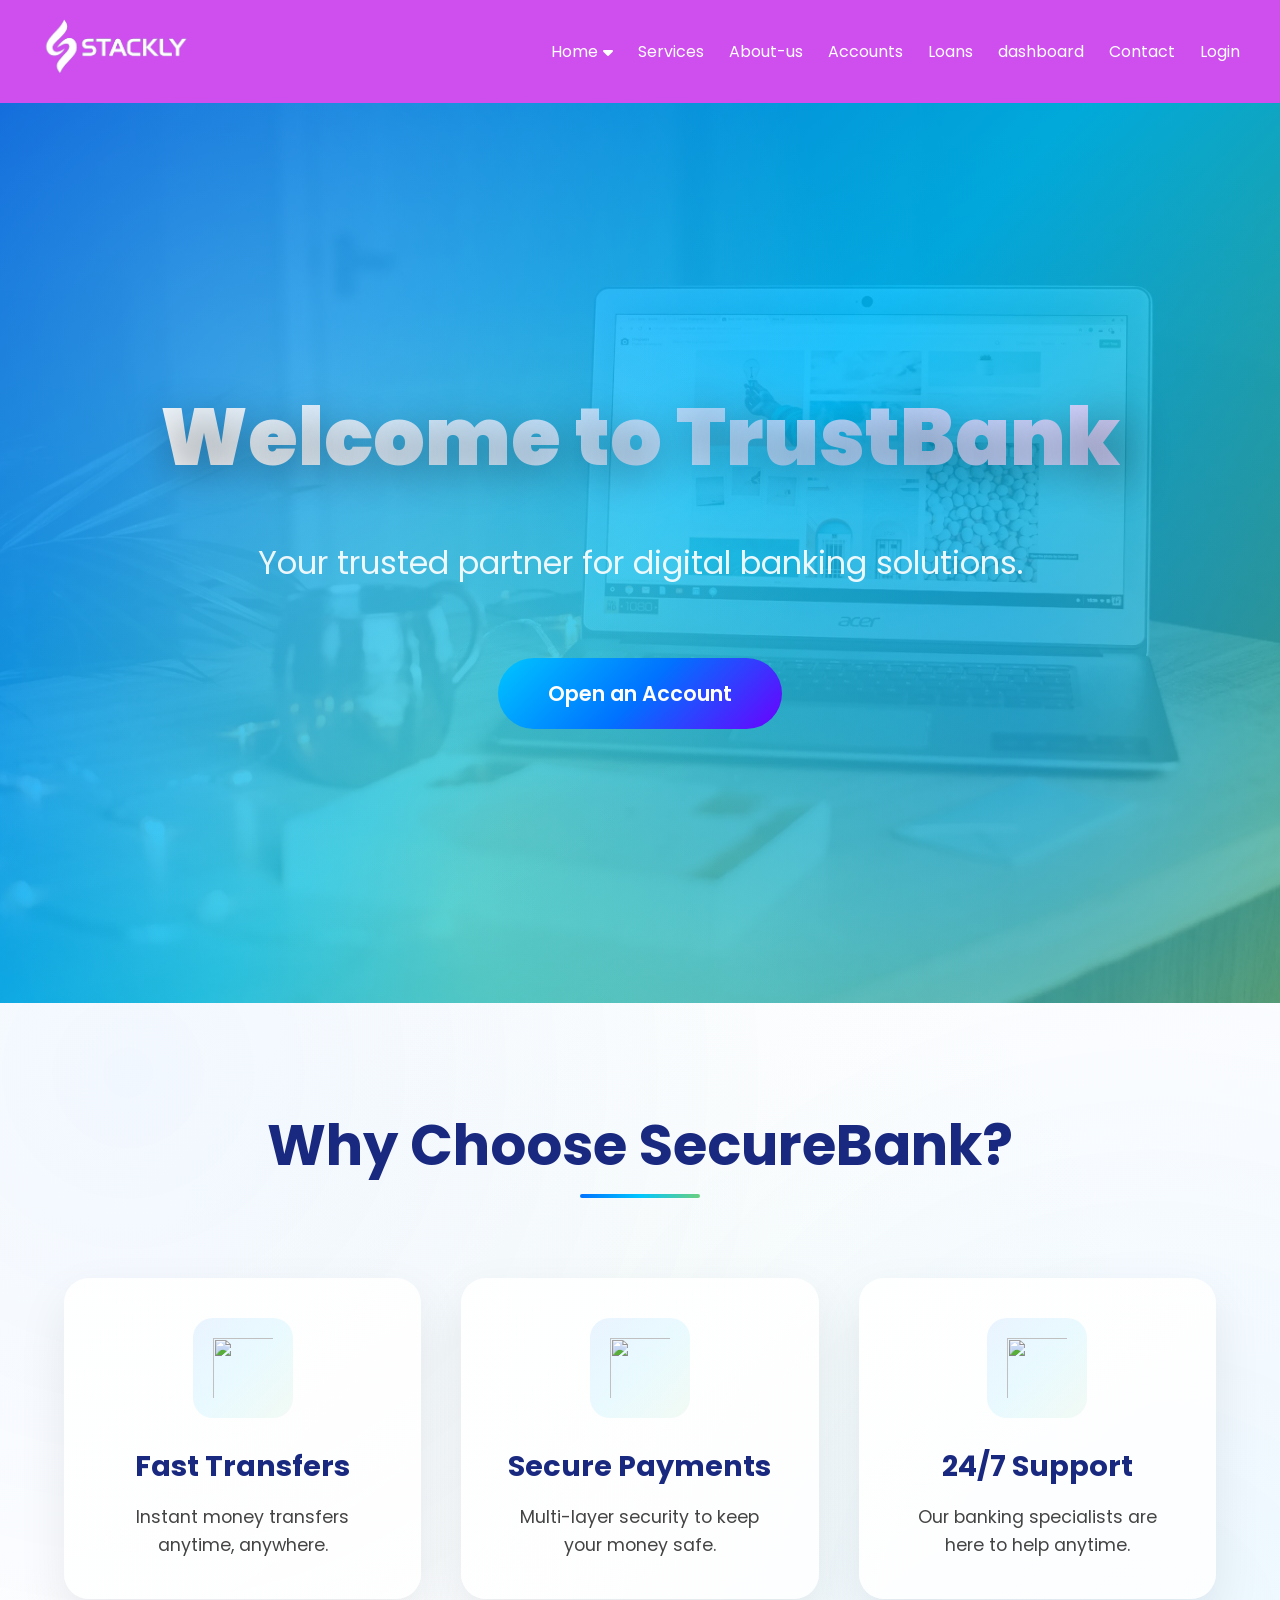
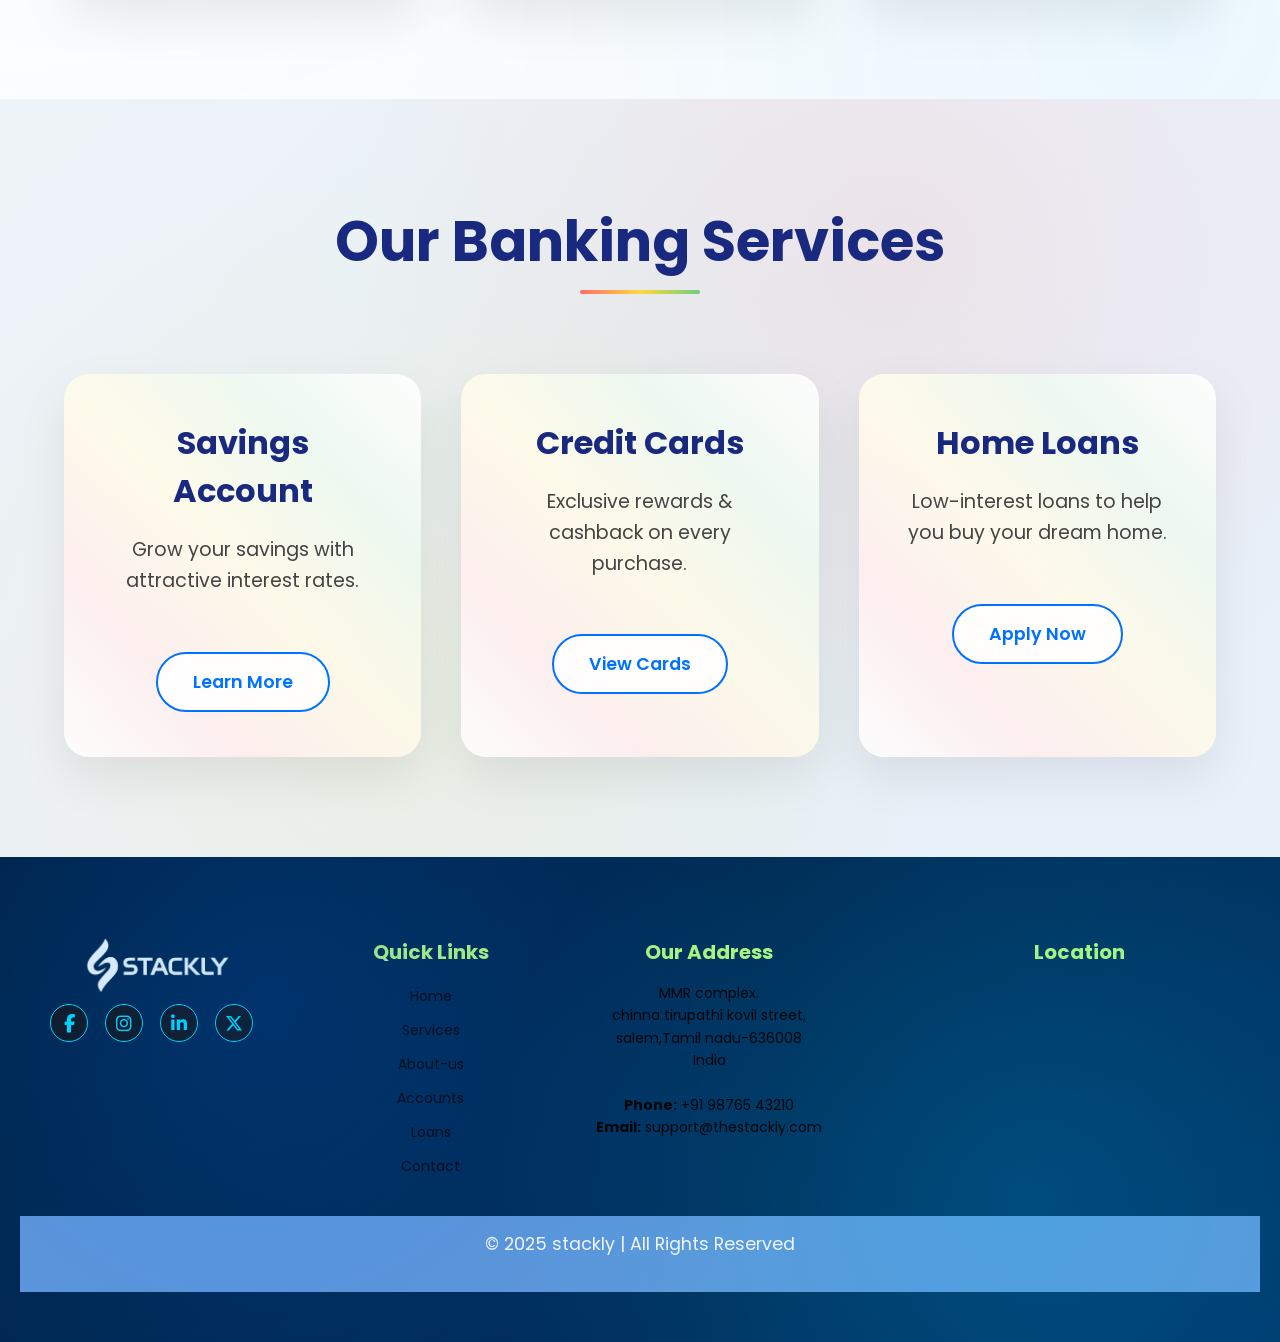
==== index.html @ bf4cec83 "Add files via upload" ====
<!DOCTYPE html>
<html lang="en">
<head>
    <meta charset="UTF-8">
    <meta name="viewport" content="width=device-width, initial-scale=1.0">
    <title>Banking Services</title>
    <!-- CSS Files -->
    <link rel="stylesheet" href="./responsive.css">
    <link rel="stylesheet" href="./style.css">
    
    <link rel="stylesheet" href="https://cdnjs.cloudflare.com/ajax/libs/font-awesome/6.5.0/css/all.min.css">
</head>
<body>
    <link rel="stylesheet" href="https://cdnjs.cloudflare.com/ajax/libs/font-awesome/6.5.0/css/all.min.css">
    <!-- ================= HEADER ================= -->
    <header class="header">
        <a href="home2.html">   
            <img src="./white.webp" alt="Stackly Logo" style="height: 60px; ">
          </a> 
        <!-- div class="logo">Tech<span>Solutions</span></div> -->

        <!-- Navigation -->
        <nav class="navbar">
            <ul class="nav-links" >

                <li class="dropdown">
                    <a href="javascript:void(0)" class="dropdown-btn">Home <i class="fa-solid fa-caret-down"></i></a>
                
                    <ul class="dropdown-content">
                        <li><a href="./index.html">Home 1</a></li>
                        <li><a href="./home2.html">Home 2</a></li>
                    </ul>
                </li>
                

                <li><a href="./services.html">Services</a></li>
                <li><a href="./aboutus.html">About-us</a></li>
                <li><a href="./accounts.html">Accounts</a></li>
                <li><a href="./loans.html">Loans</a></li>
                <li><a href="./dashboard.html">dashboard</a></li>
                <li><a href="./contact.html">Contact</a></li>
                <li><a href="./login.html">Login</a></li>

            </ul>
        </nav>

        <!-- Toggle -->
        <div class="menu-toggle" id="menu-toggle">
            <i class="fa-solid fa-bars"></i>
        </div>

    </header>

  <!-- Hero Section -->
  <section class="hero">
    <!-- <div class="overlay"></div> -->
    <div class="hero-content">
      <h1>Welcome to TrustBank</h1>
      <p>Your trusted partner for digital banking solutions.</p>
      <a href ="./accounts.html">
      <button class="btn-primary" >Open an Account</button></a>
    </div>
  </section>

  <!-- Features Section -->
  <section class="features">
    <h2>Why Choose SecureBank?</h2>
    <div class="feature-grid">

      <div class="feature-card">
        <img src="https://cdn-icons-png.flaticon.com/512/3064/3064197.png" />
        <h3>Fast Transfers</h3>
        <p>Instant money transfers anytime, anywhere.</p>
      </div>

      <div class="feature-card">
        <img src="https://cdn-icons-png.flaticon.com/512/3064/3064223.png" />
        <h3>Secure Payments</h3>
        <p>Multi-layer security to keep your money safe.</p>
      </div>

      <div class="feature-card">
        <img src="https://cdn-icons-png.flaticon.com/512/3064/3064211.png" />
        <h3>24/7 Support</h3>
        <p>Our banking specialists are here to help anytime.</p>
      </div>

    </div>
  </section>

  <!-- Cards Section -->
  <section class="cards">
    <h2>Our Banking Services</h2>

    <div class="card-container">

      <div class="card">
        <h3>Savings Account</h3>
        <p>Grow your savings with attractive interest rates.</p><br>
        <a class="btn-secondary" a href="./404.html">Learn More</a>
      </div>

      <div class="card">
        <h3>Credit Cards</h3>
        <p>Exclusive rewards & cashback on every purchase.</p><br>
        <a class="btn-secondary" a href="./404.html">View Cards</a>
      </div>

      <div class="card">
        <h3>Home Loans</h3>
        <p>Low-interest loans to help you buy your dream home.</p><br>
        <a class="btn-secondary" a href="./404.html">Apply Now</a>
      </div>

    </div>
  </section>

  <!-- <footer> -->
    <footer class="footer">
        <div class="footer-container">
    
            <!-- Logo / About -->
            <div class="footer-box">
                <img src="./white.webp" alt="Stackly Logo" class="footer-logo"  style="height:60px;">
   
               
                <!-- <p>We deliver secure, scalable and innovative IT services for global businesses.</p><br> -->
    
                <!-- Social Icons -->
                <div class="footer-social">
                    <a href="./404.html"><i class="fa-brands fa-facebook-f"></i></a>
                    <a href="./404.html"><i class="fa-brands fa-instagram"></i></a>
                    <a href="./404.html"><i class="fa-brands fa-linkedin-in"></i></a>
                    <a href="./404.html"><i class="fa-brands fa-x-twitter"></i></a>
                </div>
            </div>
    
            <!-- Quick Links -->
            <div class="footer-box">
                <h3>Quick Links</h3>
                <ul>
                    <li><a href="./index.html">Home </a></li>
                    <li><a href="./services.html">Services</a></li>
                    <li><a href="./aboutus.html">About-us</a></li>
                    <li><a href="./accounts.html">Accounts</a></li>
                    <li><a href="./loans.html">Loans</a></li>
                    <li><a href="./contact1.html">Contact</a></li>
                </ul>
            </div>
    
            <!-- Address -->
            <div class="footer-box">
                <h3>Our Address</h3>
                <p>
                    MMR complex.<br>
                    chinna tirupathi kovil street,<br>
                    salem,Tamil nadu-636008<br>
                    <!-- Bengaluru, Karnataka – 560066<br> -->
                    India<br><br>
    
                    <strong>Phone:</strong> +91 98765 43210<br>
                    <strong>Email:</strong> support@thestackly.com
                </p>
            </div>
    
            <!-- Google Map -->
            <div class="footer-box">
                <h3>Location</h3>
                <iframe 
                src="https://www.google.com/maps?q=Salem%20Tamil%20Nadu&output=embed"
                    allowfullscreen="" 
                    loading="lazy">
                </iframe>
            </div>
    
        </div>
    
        <div class="footer-bottom">
            <p>© 2025 stackly | All Rights Reserved</p>
        </div>
    </footer>


    
<script src="./responsive.js"></script>




</body>
</html>
---- responsive.css ----
/* ================= GLOBAL ================= */
* {
    margin: 0;
    padding: 0;
    box-sizing: border-box;
}

body {
    font-family: "Poppins", sans-serif;
    background: #f5f7fa;
}

a { text-decoration: none; }

ul { list-style: none; }




/* ================= HEADER ================= */
.header {
    width: 100%;
    padding: 18px 40px;
    background: #ce4eee;
    color: #fff;
    display: flex;
    justify-content: space-between;
    align-items: center;
}

.logo {
    font-size: 28px;
    font-weight: 700;
}

.logo span {
    color: #00d4ff;
}

.nav-links {
    display: flex;
    gap: 25px;
}

/* Dropdown Wrapper */
.dropdown {
    position: relative;
}

/* Dropdown Button */
.dropdown-btn {
    display: flex;
    align-items: center;
    gap: 5px;
}

/* Desktop Hover */
@media (min-width: 901px) {
    .dropdown:hover .dropdown-content {
        display: block;
    }
}

/* Dropdown Menu */
.dropdown-content {
    display: none;
    position: absolute;
    top: 38px;
    left: 0;
    background: #12274d;
    width: 160px;
    border-radius: 8px;
    padding: 10px 0;
    z-index: 999;
}

.dropdown-content li a {
    display: block;
    padding: 10px 15px;
    color: white;
}

.dropdown-content li a:hover {
    background: #0e1c33;
}

/* Toggle */
.menu-toggle {
    display: none;
    font-size: 28px;
    cursor: pointer;
}

li a{
    color:white;
}



/* ================= FOOTER ================= */
.footer {
    background: #4d95f3;
    padding-top: 40px;
    color: white;
}

.footer-container {
    display: flex;
    justify-content: space-between;
    padding: 30px;
    flex-wrap: wrap;
}

/* Footer Boxes */
.footer-box h3 {
    margin-bottom: 15px;
    font-size: 20px;
    color: #b2fc76;
}

.footer-box p, 
.footer-box a {
    color: #000000;
    font-size: 14px;
    line-height: 1.6;
}

.footer-box ul {
    list-style: none;
}

.footer-box ul li {
    margin-bottom: 8px;
}

.footer-box ul li a {
    text-decoration: none;
    transition: 0.3s;
}

.footer-box ul li a:hover {
    color: #00e1ff;
}


.footer-bottom {
    text-align: center;
    background: #6197d8;
    padding: 15px 0;
}

.footer-social a {
    display: inline-block;
    margin-right: 12px;
    font-size: 18px;
    width: 38px;
    height: 38px;
    text-align: center;
    line-height: 38px;
    border-radius: 50%;
    background: #111;
    color: #00e1ff;
    border: 1px solid #00e1ff;
    transition: 0.3s;
}

.footer-social a:hover {
    background: #00e1ff;
    color: #6bf335;
    transform: translateY(-5px);
}

/* Map */
.footer-box iframe {
    width: 100%;
    height: 180px;
    border-radius: 10px;
    border: none;
}


/* ================= RESPONSIVE ================= */
@media (max-width: 900px) {

    .nav-links {
        display: none;
        flex-direction: column;
        background: #0b1f3a;
        position: absolute;
        top: 70px;
        right: 20px;
        width: 200px;
        padding: 20px;
        border-radius: 10px;
        z-index: 1000;
    }

    .menu-toggle {
        display: block;
    }

    .footer-box {
        width: 45%;
        margin-bottom: 30px;
    }
}

@media (max-width: 500px) {
    .footer-box {
        width: 100%;
    }
}
---- style.css ----
/* Google Font */
@import url('https://fonts.googleapis.com/css2?family=Poppins:wght@300;400;500;600;700;800;900&display=swap');

* {
  margin: 0;
  padding: 0;
  box-sizing: border-box;
  font-family: "Poppins", sans-serif;
}

body {
  background: linear-gradient(135deg, #f5f7fa 0%, #eef3f8 100%);
  color: #222;
  overflow-x: hidden;
  min-height: 100vh;
}

/* ANIMATION KEYFRAMES */
@keyframes gradientShift {
  0% { background-position: 0% 50%; }
  50% { background-position: 100% 50%; }
  100% { background-position: 0% 50%; }
}

@keyframes float {
  0%, 100% { transform: translateY(0); }
  50% { transform: translateY(-20px); }
}

@keyframes fadeInUp {
  from {
    opacity: 0;
    transform: translateY(40px);
  }
  to {
    opacity: 1;
    transform: translateY(0);
  }
}

@keyframes fadeInLeft {
  from {
    opacity: 0;
    transform: translateX(-40px);
  }
  to {
    opacity: 1;
    transform: translateX(0);
  }
}

@keyframes fadeInRight {
  from {
    opacity: 0;
    transform: translateX(40px);
  }
  to {
    opacity: 1;
    transform: translateX(0);
  }
}

@keyframes pulse {
  0%, 100% { transform: scale(1); opacity: 1; }
  50% { transform: scale(1.05); opacity: 0.8; }
}

@keyframes shimmer {
  0% { background-position: -200% center; }
  100% { background-position: 200% center; }
}

@keyframes rotate {
  0% { transform: rotate(0deg); }
  100% { transform: rotate(360deg); }
}

@keyframes bounce {
  0%, 100% { transform: translateY(0); }
  50% { transform: translateY(-15px); }
}

@keyframes glow {
  0%, 100% { box-shadow: 0 10px 40px rgba(0, 114, 255, 0.3); }
  50% { box-shadow: 0 15px 50px rgba(0, 114, 255, 0.5); }
}

@keyframes sparkle {
  0%, 100% { opacity: 0.3; transform: scale(1); }
  50% { opacity: 1; transform: scale(1.1); }
}

@keyframes slideIn {
  from {
    opacity: 0;
    transform: translateX(-100px);
  }
  to {
    opacity: 1;
    transform: translateX(0);
  }
}

@keyframes typewriter {
  from { width: 0; }
  to { width: 100%; }
}

@keyframes blink {
  0%, 100% { opacity: 1; }
  50% { opacity: 0; }
}

/* HERO SECTION */
.hero {
  height: 100vh;
  min-height: 600px;
  background: linear-gradient(135deg, 
              rgba(0, 114, 255, 0.85), 
              rgba(0, 198, 255, 0.85),
              rgba(107, 207, 127, 0.7)),
              url("./bac1.webp") center/cover no-repeat;
  position: relative;
  display: flex;
  justify-content: center;
  align-items: center;
  overflow: hidden;
  animation: heroEntrance 1.5s cubic-bezier(0.4, 0, 0.2, 1);
}

@keyframes heroEntrance {
  0% {
    opacity: 0;
    transform: scale(1.1);
  }
  100% {
    opacity: 1;
    transform: scale(1);
  }
}

.hero::before {
  content: '';
  position: absolute;
  top: 0;
  left: 0;
  width: 100%;
  height: 100%;
  background: 
    radial-gradient(circle at 20% 30%, rgba(255, 255, 255, 0.2) 0%, transparent 50%),
    radial-gradient(circle at 80% 70%, rgba(0, 114, 255, 0.3) 0%, transparent 50%),
    radial-gradient(circle at 40% 80%, rgba(255, 217, 61, 0.2) 0%, transparent 50%);
  animation: float 25s ease-in-out infinite;
  z-index: 1;
}

.hero .overlay {
  position: absolute;
  width: 100%;
  height: 100%;
  background: linear-gradient(45deg, 
              rgba(0, 0, 0, 0.6), 
              rgba(0, 0, 0, 0.4),
              rgba(0, 0, 0, 0.3));
  z-index: 2;
}

.hero-content {
  position: relative;
  text-align: center;
  color: white;
  z-index: 10;
  padding: 0 clamp(20px, 5vw, 50px);
  animation: fadeInUp 1s ease-out 0.5s backwards;
  max-width: 1200px;
  margin: 0 auto;
}

.hero-content h1 {
  font-size: clamp(2.5rem, 7vw, 5rem);
  font-weight: 900;
  margin-bottom: 20px;
  background: linear-gradient(45deg, 
              #ffffff, 
              #a8d8ff, 
              #ffd1ff,
              #ffffff);
  -webkit-background-clip: text;
  -webkit-text-fill-color: transparent;
  background-clip: text;
  background-size: 200% auto;
  animation: 
    gradientShift 5s ease infinite,
    pulse 3s ease-in-out infinite;
  text-shadow: 0 10px 40px rgba(0, 0, 0, 0.3);
  position: relative;
  display: inline-block;
}

.hero-content h1::after {
  content: '|';
  position: absolute;
  right: -10px;
  animation: blink 0.7s step-end infinite;
  color: #00c6ff;
}

.hero-content p {
  font-size: clamp(1.2rem, 3vw, 2rem);
  margin-top: 20px;
  margin-bottom: 40px;
  opacity: 0.9;
  line-height: 1.6;
  animation: fadeInUp 1s ease-out 0.8s backwards;
  max-width: 800px;
  margin-left: auto;
  margin-right: auto;
}

/* Hero Floating Elements */
.floating-elements {
  position: absolute;
  width: 100%;
  height: 100%;
  pointer-events: none;
  z-index: 3;
}

.floating-element {
  position: absolute;
  font-size: 2rem;
  animation: float 6s ease-in-out infinite;
  opacity: 0.7;
}

.floating-element:nth-child(1) {
  top: 20%;
  left: 10%;
  animation-delay: 0s;
  color: #ffd93d;
}

.floating-element:nth-child(2) {
  top: 30%;
  right: 15%;
  animation-delay: 1s;
  color: #6bcf7f;
}

.floating-element:nth-child(3) {
  bottom: 25%;
  left: 20%;
  animation-delay: 2s;
  color: #ff6b6b;
}

.floating-element:nth-child(4) {
  bottom: 40%;
  right: 25%;
  animation-delay: 3s;
  color: #4ecdc4;
}

/* Hero Button */
.btn-primary {
  margin-top: 30px;
  padding: clamp(15px, 3vw, 20px) clamp(30px, 5vw, 50px);
  border: none;
  background: linear-gradient(135deg, #00c6ff, #0072ff, #6b00ff);
  color: #fff;
  border-radius: 50px;
  font-size: clamp(1.1rem, 2.5vw, 1.3rem);
  font-weight: 600;
  cursor: pointer;
  transition: all 0.4s cubic-bezier(0.4, 0, 0.2, 1);
  position: relative;
  overflow: hidden;
  animation: 
    fadeInUp 1s ease-out 1.1s backwards,
    glow 2s ease-in-out infinite;
  display: inline-flex;
  align-items: center;
  gap: 10px;
}

.btn-primary::before {
  content: '';
  position: absolute;
  top: 0;
  left: -100%;
  width: 100%;
  height: 100%;
  background: linear-gradient(90deg, 
              transparent, 
              rgba(255, 255, 255, 0.4), 
              transparent);
  transition: 0.5s;
}

.btn-primary:hover::before {
  left: 100%;
}

.btn-primary:hover {
  background: linear-gradient(135deg, #6b00ff, #0072ff, #00c6ff);
  transform: translateY(-8px) scale(1.08);
  box-shadow: 0 25px 60px rgba(0, 114, 255, 0.5);
}

.btn-primary:active {
  transform: translateY(-4px);
}

.btn-primary i {
  animation: bounce 1s ease-in-out infinite;
}

/* FEATURES SECTION */
.features {
  padding: clamp(60px, 10vw, 100px) clamp(20px, 5%, 5%);
  text-align: center;
  background: linear-gradient(135deg, #ffffff 0%, #f8faff 100%);
  position: relative;
  overflow: hidden;
}

.features::before {
  content: '';
  position: absolute;
  top: 0;
  left: 0;
  width: 100%;
  height: 100%;
  background: 
    radial-gradient(circle at 10% 10%, rgba(0, 114, 255, 0.05) 0%, transparent 50%),
    radial-gradient(circle at 90% 90%, rgba(0, 198, 255, 0.05) 0%, transparent 50%),
    radial-gradient(circle at 50% 50%, rgba(107, 207, 127, 0.03) 0%, transparent 70%);
  pointer-events: none;
}

.features h2 {
  font-size: clamp(2rem, 5vw, 3.5rem);
  margin-bottom: 50px;
  color: #1a2980;
  position: relative;
  display: inline-block;
  animation: fadeInUp 0.8s ease-out 0.2s backwards;
}

.features h2::after {
  content: '';
  position: absolute;
  bottom: -10px;
  left: 50%;
  transform: translateX(-50%);
  width: 120px;
  height: 4px;
  background: linear-gradient(90deg, #0072ff, #00c6ff, #6bcf7f);
  border-radius: 2px;
  animation: lineGrow 1s ease-out 0.4s forwards;
}

@keyframes lineGrow {
  0% { width: 0; }
  100% { width: 120px; }
}

.feature-grid {
  display: grid;
  grid-template-columns: repeat(auto-fit, minmax(280px, 1fr));
  gap: clamp(25px, 4vw, 40px);
  margin-top: 40px;
}

.feature-card {
  background: linear-gradient(145deg, 
              rgba(255, 255, 255, 0.95), 
              rgba(255, 255, 255, 0.85));
  padding: clamp(25px, 4vw, 40px);
  border-radius: 25px;
  box-shadow: 0 20px 50px rgba(0, 0, 0, 0.08);
  transition: all 0.4s cubic-bezier(0.4, 0, 0.2, 1);
  position: relative;
  overflow: hidden;
  animation: fadeInUp 0.6s ease-out backwards;
  animation-delay: calc(0.1s * var(--card-index));
}

.feature-card:nth-child(1) { --card-index: 1; }
.feature-card:nth-child(2) { --card-index: 2; }
.feature-card:nth-child(3) { --card-index: 3; }
.feature-card:nth-child(4) { --card-index: 4; }
.feature-card:nth-child(5) { --card-index: 5; }
.feature-card:nth-child(6) { --card-index: 6; }

.feature-card::before {
  content: '';
  position: absolute;
  top: 0;
  left: -100%;
  width: 100%;
  height: 4px;
  background: linear-gradient(90deg, 
              transparent, 
              #0072ff, 
              #00c6ff, 
              #6bcf7f, 
              transparent);
  animation: shimmer 3s infinite;
  z-index: 1;
}

.feature-card:hover {
  transform: translateY(-15px) scale(1.05);
  box-shadow: 0 30px 80px rgba(0, 114, 255, 0.15);
}

.feature-card img {
  width: clamp(70px, 10vw, 100px);
  height: clamp(70px, 10vw, 100px);
  margin-bottom: 25px;
  border-radius: 20px;
  padding: 20px;
  background: linear-gradient(135deg, #0072ff15, #00c6ff15, #6bcf7f15);
  transition: all 0.4s ease;
  animation: float 4s ease-in-out infinite;
  animation-delay: calc(0.2s * var(--card-index));
}

.feature-card:hover img {
  transform: rotate(360deg) scale(1.1);
  background: linear-gradient(135deg, #0072ff30, #00c6ff30, #6bcf7f30);
}

.feature-card h3 {
  font-size: clamp(1.3rem, 3vw, 1.8rem);
  margin-bottom: 15px;
  color: #1a2980;
  transition: color 0.3s ease;
  position: relative;
}

.feature-card:hover h3 {
  color: #0072ff;
}

.feature-card p {
  font-size: clamp(0.95rem, 2vw, 1.1rem);
  color: #444;
  line-height: 1.6;
}

/* SERVICE CARDS */
.cards {
  padding: clamp(60px, 10vw, 100px) clamp(20px, 5%, 5%);
  text-align: center;
  background: linear-gradient(135deg, #eef3f8 0%, #e8f0fa 100%);
  position: relative;
  overflow: hidden;
}

.cards::before {
  content: '';
  position: absolute;
  top: 0;
  left: 0;
  width: 100%;
  height: 100%;
  background: 
    radial-gradient(circle at 70% 20%, rgba(255, 107, 107, 0.1) 0%, transparent 50%),
    radial-gradient(circle at 30% 80%, rgba(255, 217, 61, 0.1) 0%, transparent 50%),
    radial-gradient(circle at 50% 50%, rgba(107, 207, 127, 0.05) 0%, transparent 70%);
  pointer-events: none;
}

.cards h2 {
  font-size: clamp(2rem, 5vw, 3.5rem);
  margin-bottom: 50px;
  color: #1a2980;
  position: relative;
  display: inline-block;
  animation: fadeInUp 0.8s ease-out 0.2s backwards;
}

.cards h2::after {
  content: '';
  position: absolute;
  bottom: -10px;
  left: 50%;
  transform: translateX(-50%);
  width: 120px;
  height: 4px;
  background: linear-gradient(90deg, #ff6b6b, #ffd93d, #6bcf7f);
  border-radius: 2px;
  animation: lineGrow 1s ease-out 0.4s forwards;
}

.card-container {
  display: grid;
  grid-template-columns: repeat(auto-fit, minmax(300px, 1fr));
  gap: clamp(25px, 4vw, 40px);
  margin-top: 40px;
}

.card {
  background: linear-gradient(145deg, 
              rgba(255, 255, 255, 0.95), 
              rgba(255, 255, 255, 0.85));
  padding: clamp(30px, 5vw, 45px);
  border-radius: 25px;
  box-shadow: 0 20px 50px rgba(0, 0, 0, 0.08);
  transition: all 0.4s cubic-bezier(0.4, 0, 0.2, 1);
  position: relative;
  overflow: hidden;
  animation: fadeInUp 0.6s ease-out backwards;
  animation-delay: calc(0.15s * var(--service-index));
}

.card:nth-child(1) { --service-index: 1; }
.card:nth-child(2) { --service-index: 2; }
.card:nth-child(3) { --service-index: 3; }
.card:nth-child(4) { --service-index: 4; }

.card::before {
  content: '';
  position: absolute;
  top: 0;
  left: 0;
  width: 100%;
  height: 100%;
  background: linear-gradient(45deg, 
              transparent, 
              rgba(255, 107, 107, 0.1), 
              rgba(255, 217, 61, 0.1),
              rgba(107, 207, 127, 0.1),
              transparent);
  animation: gradientShift 10s ease infinite;
  z-index: 0;
}

.card > * {
  position: relative;
  z-index: 1;
}

.card:hover {
  transform: translateY(-15px) scale(1.05);
  box-shadow: 0 35px 90px rgba(255, 107, 107, 0.15);
}

.card h3 {
  font-size: clamp(1.5rem, 3vw, 2rem);
  margin-bottom: 20px;
  color: #1a2980;
  transition: color 0.3s ease;
}

.card:hover h3 {
  color: #ff6b6b;
}

.card p {
  font-size: clamp(1rem, 2vw, 1.2rem);
  margin-bottom: 30px;
  color: #444;
  line-height: 1.6;
}

/* Secondary Button */
.btn-secondary {
  padding: clamp(12px, 2.5vw, 15px) clamp(25px, 4vw, 35px);
  border: 2px solid #0072ff;
  color: #0072ff;
  background: rgba(255, 255, 255, 0.9);
  border-radius: 50px;
  font-size: clamp(0.95rem, 2vw, 1.1rem);
  font-weight: 600;
  cursor: pointer;
  transition: all 0.4s cubic-bezier(0.4, 0, 0.2, 1);
  text-decoration: none;
  display: inline-flex;
  align-items: center;
  gap: 10px;
  position: relative;
  overflow: hidden;
  animation: fadeInUp 0.6s ease-out 0.3s backwards;
}

.btn-secondary::before {
  content: '';
  position: absolute;
  top: 0;
  left: -100%;
  width: 100%;
  height: 100%;
  background: linear-gradient(90deg, 
              transparent, 
              rgba(0, 114, 255, 0.2), 
              transparent);
  transition: 0.5s;
}

.btn-secondary:hover::before {
  left: 100%;
}

.btn-secondary:hover {
  background: linear-gradient(135deg, #0072ff, #00c6ff);
  color: white;
  border-color: transparent;
  transform: translateY(-5px) scale(1.05);
  box-shadow: 0 15px 40px rgba(0, 114, 255, 0.3);
}

/* FOOTER */
.footer {
  text-align: center;
  padding: clamp(30px, 5vw, 50px) 20px;
  background: linear-gradient(135deg, #001f3f, #003366);
  color: #fff;
  font-size: clamp(0.9rem, 2vw, 1.1rem);
  position: relative;
  overflow: hidden;
}

.footer::before {
  content: '';
  position: absolute;
  top: 0;
  left: 0;
  width: 100%;
  height: 100%;
  background: 
    radial-gradient(circle at 20% 30%, rgba(0, 114, 255, 0.2) 0%, transparent 50%),
    radial-gradient(circle at 80% 70%, rgba(0, 198, 255, 0.2) 0%, transparent 50%);
  animation: float 20s ease-in-out infinite;
}

.footer-content {
  position: relative;
  z-index: 1;
  animation: fadeInUp 0.8s ease-out;
}

.footer p {
  margin-bottom: 20px;
  opacity: 0.9;
}

.footer-links {
  display: flex;
  justify-content: center;
  gap: 30px;
  margin-top: 30px;
  flex-wrap: wrap;
}

.footer-link {
  color: #fff;
  text-decoration: none;
  transition: all 0.3s ease;
  display: flex;
  align-items: center;
  gap: 8px;
  opacity: 0.8;
}

.footer-link:hover {
  opacity: 1;
  transform: translateY(-3px);
  color: #00c6ff;
}

/* Stats Counter */
.stats-section {
  display: flex;
  justify-content: center;
  gap: clamp(30px, 5vw, 60px);
  margin-top: 60px;
  flex-wrap: wrap;
  animation: fadeInUp 0.8s ease-out 0.8s backwards;
}

.stat-item {
  text-align: center;
  padding: clamp(20px, 3vw, 30px);
  background: rgba(255, 255, 255, 0.95);
  border-radius: 20px;
  box-shadow: 0 15px 40px rgba(0, 0, 0, 0.1);
  min-width: 150px;
  transition: all 0.3s ease;
}

.stat-item:hover {
  transform: translateY(-10px);
  box-shadow: 0 25px 60px rgba(0, 0, 0, 0.15);
}

.stat-number {
  font-size: clamp(2rem, 5vw, 3.5rem);
  font-weight: 800;
  color: transparent;
  background: linear-gradient(45deg, #0072ff, #00c6ff, #6bcf7f);
  -webkit-background-clip: text;
  background-clip: text;
  margin-bottom: 10px;
}

.stat-label {
  font-size: clamp(0.9rem, 2vw, 1.1rem);
  color: #666;
  font-weight: 500;
}

/* RESPONSIVE DESIGN */
@media (max-width: 1024px) {
  .feature-grid,
  .card-container {
    grid-template-columns: repeat(2, 1fr);
  }
  
  .stats-section {
    gap: 25px;
  }
  
  .stat-item {
    min-width: 130px;
  }
}

@media (max-width: 768px) {
  .hero {
    height: 80vh;
    min-height: 500px;
  }
  
  .feature-grid,
  .card-container {
    grid-template-columns: 1fr;
    gap: 25px;
  }
  
  .hero-content h1 {
    font-size: 2.5rem;
  }
  
  .hero-content p {
    font-size: 1.3rem;
  }
  
  .stats-section {
    gap: 15px;
  }
  
  .stat-item {
    min-width: 120px;
    padding: 20px;
  }
  
  .stat-number {
    font-size: 2.5rem;
  }
  
  .floating-element {
    font-size: 1.5rem;
  }
  
  .footer-links {
    flex-direction: column;
    gap: 15px;
  }
}

@media (max-width: 480px) {
  .hero {
    height: 70vh;
    min-height: 400px;
  }
  
  .hero-content h1 {
    font-size: 2rem;
  }
  
  .hero-content p {
    font-size: 1rem;
  }
  
  .features h2,
  .cards h2 {
    font-size: 2rem;
  }
  
  .feature-card,
  .card {
    padding: 20px;
  }
  
  .feature-card img {
    width: 70px;
    height: 70px;
  }
  
  .feature-card h3,
  .card h3 {
    font-size: 1.4rem;
  }
  
  .btn-primary,
  .btn-secondary {
    padding: 12px 25px;
    font-size: 1rem;
  }
  
  .stats-section {
    flex-direction: column;
    align-items: center;
  }
  
  .stat-item {
    width: 100%;
    max-width: 200px;
  }
  
  .floating-element {
    display: none;
  }
}

/* Reduced motion support */
@media (prefers-reduced-motion: reduce) {
  * {
    animation-duration: 0.01ms !important;
    animation-iteration-count: 1 !important;
    transition-duration: 0.01ms !important;
  }
}

/* Dark mode support */
@media (prefers-color-scheme: dark) {
  body {
    background: linear-gradient(135deg, #1a1a2e 0%, #16213e 100%);
    color: #f0f0f0;
  }
  
  .features,
  .cards {
    background: linear-gradient(135deg, #1a1a2e 0%, #16213e 100%);
  }
  
  .feature-card,
  .card {
    background: linear-gradient(145deg, 
                rgba(40, 40, 60, 0.95), 
                rgba(30, 30, 50, 0.85));
    color: #f0f0f0;
  }
  
  .feature-card p,
  .card p,
  .feature-card h3,
  .card h3 {
    color: #f0f0f0;
  }
  
  .stat-item {
    background: rgba(40, 40, 60, 0.9);
  }
}

/* Loading animation */
@keyframes loading {
  0% { transform: rotate(0deg); }
  100% { transform: rotate(360deg); }
}

.loading-spinner {
  display: inline-block;
  width: 20px;
  height: 20px;
  border: 3px solid rgba(255, 255, 255, 0.3);
  border-top: 3px solid #0072ff;
  border-radius: 50%;
  animation: loading 1s linear infinite;
}

/* Scroll animations */
.scroll-reveal {
  opacity: 0;
  transform: translateY(50px);
  transition: all 0.8s cubic-bezier(0.4, 0, 0.2, 1);
}

.scroll-reveal.visible {
  opacity: 1;
  transform: translateY(0);
}
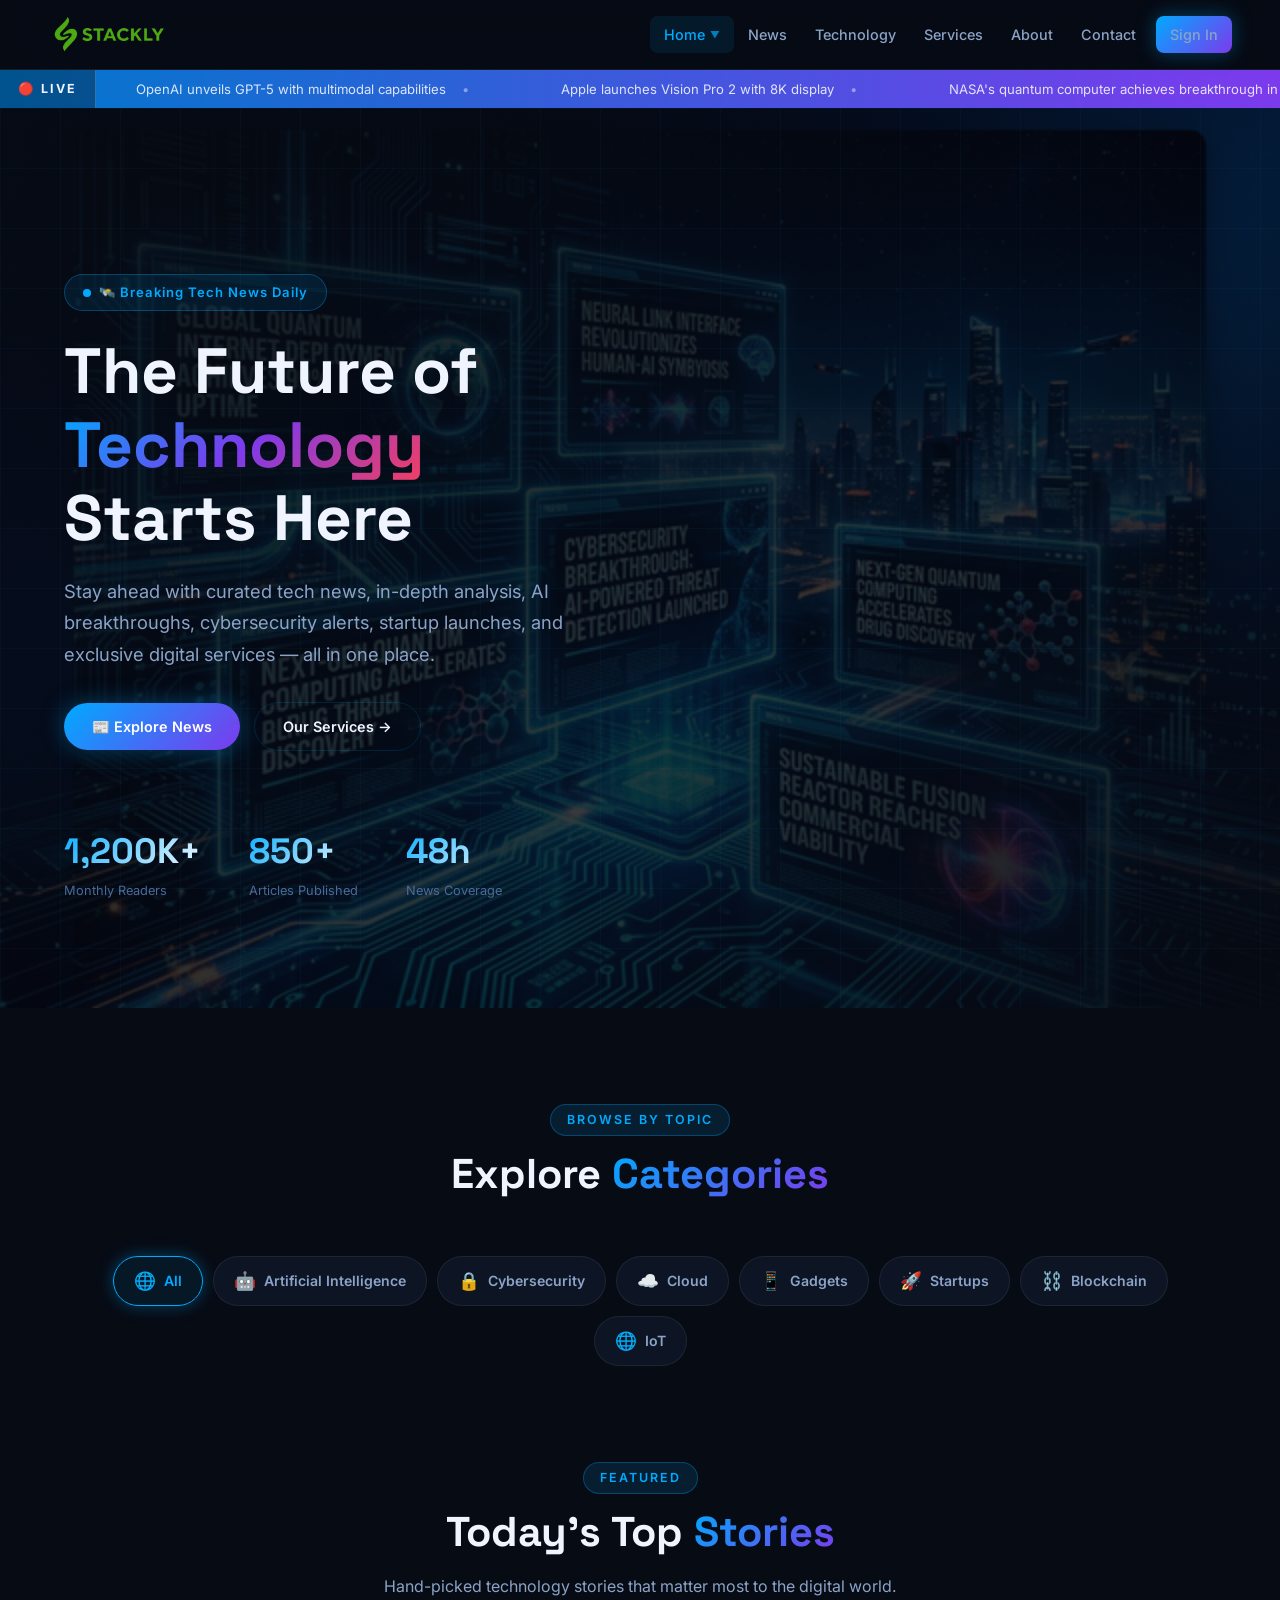
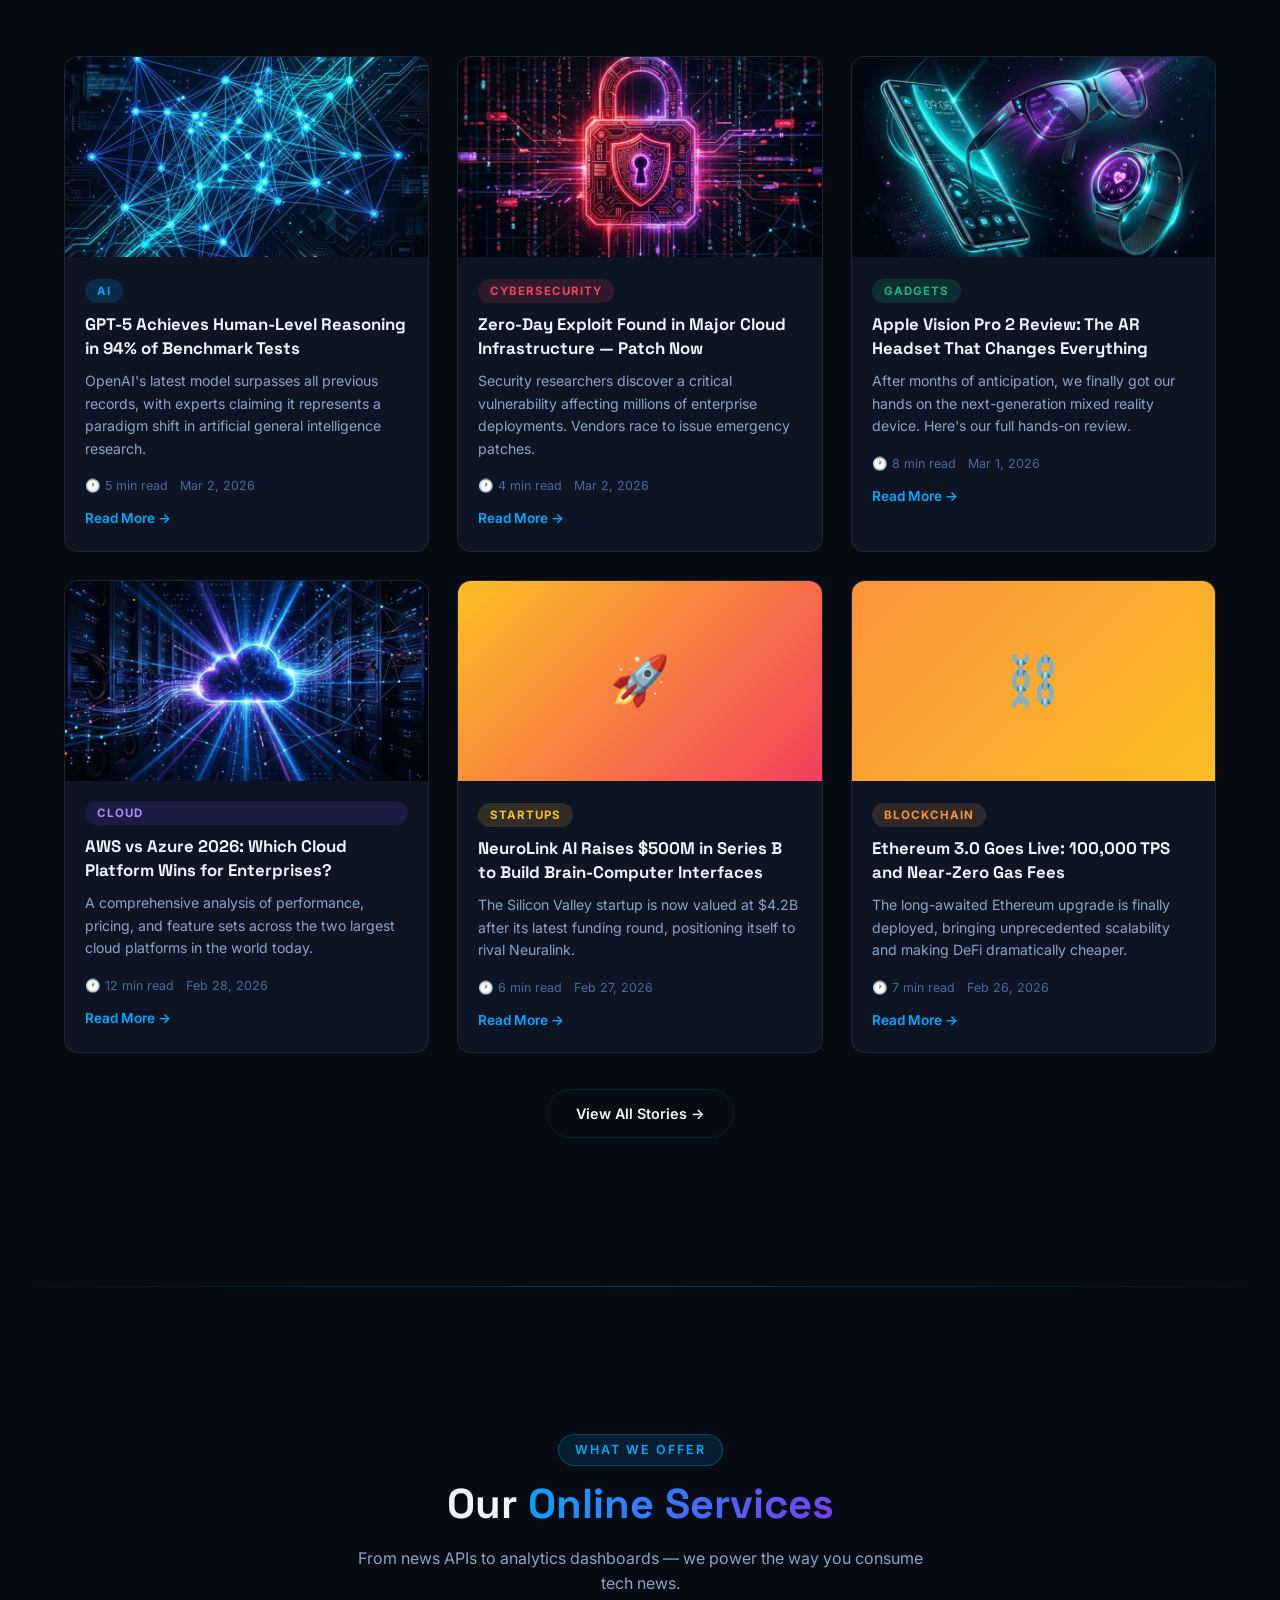
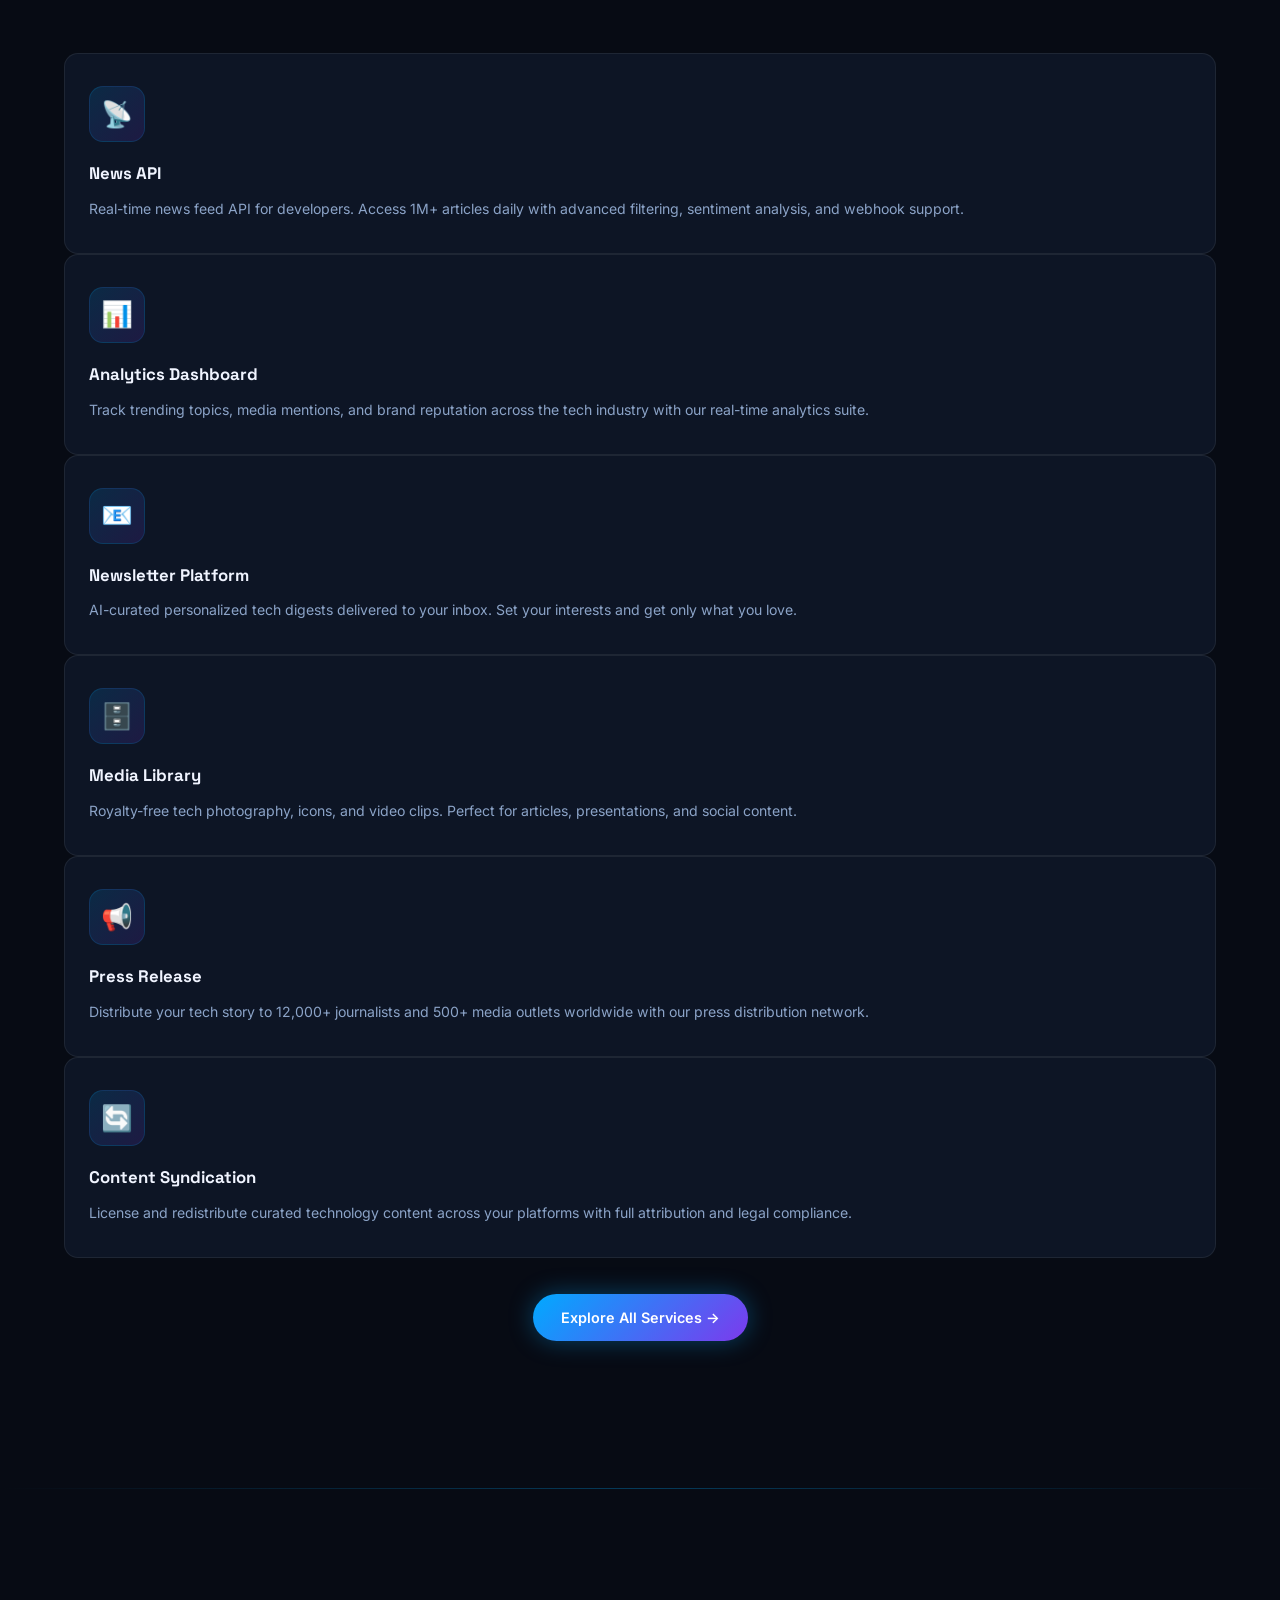
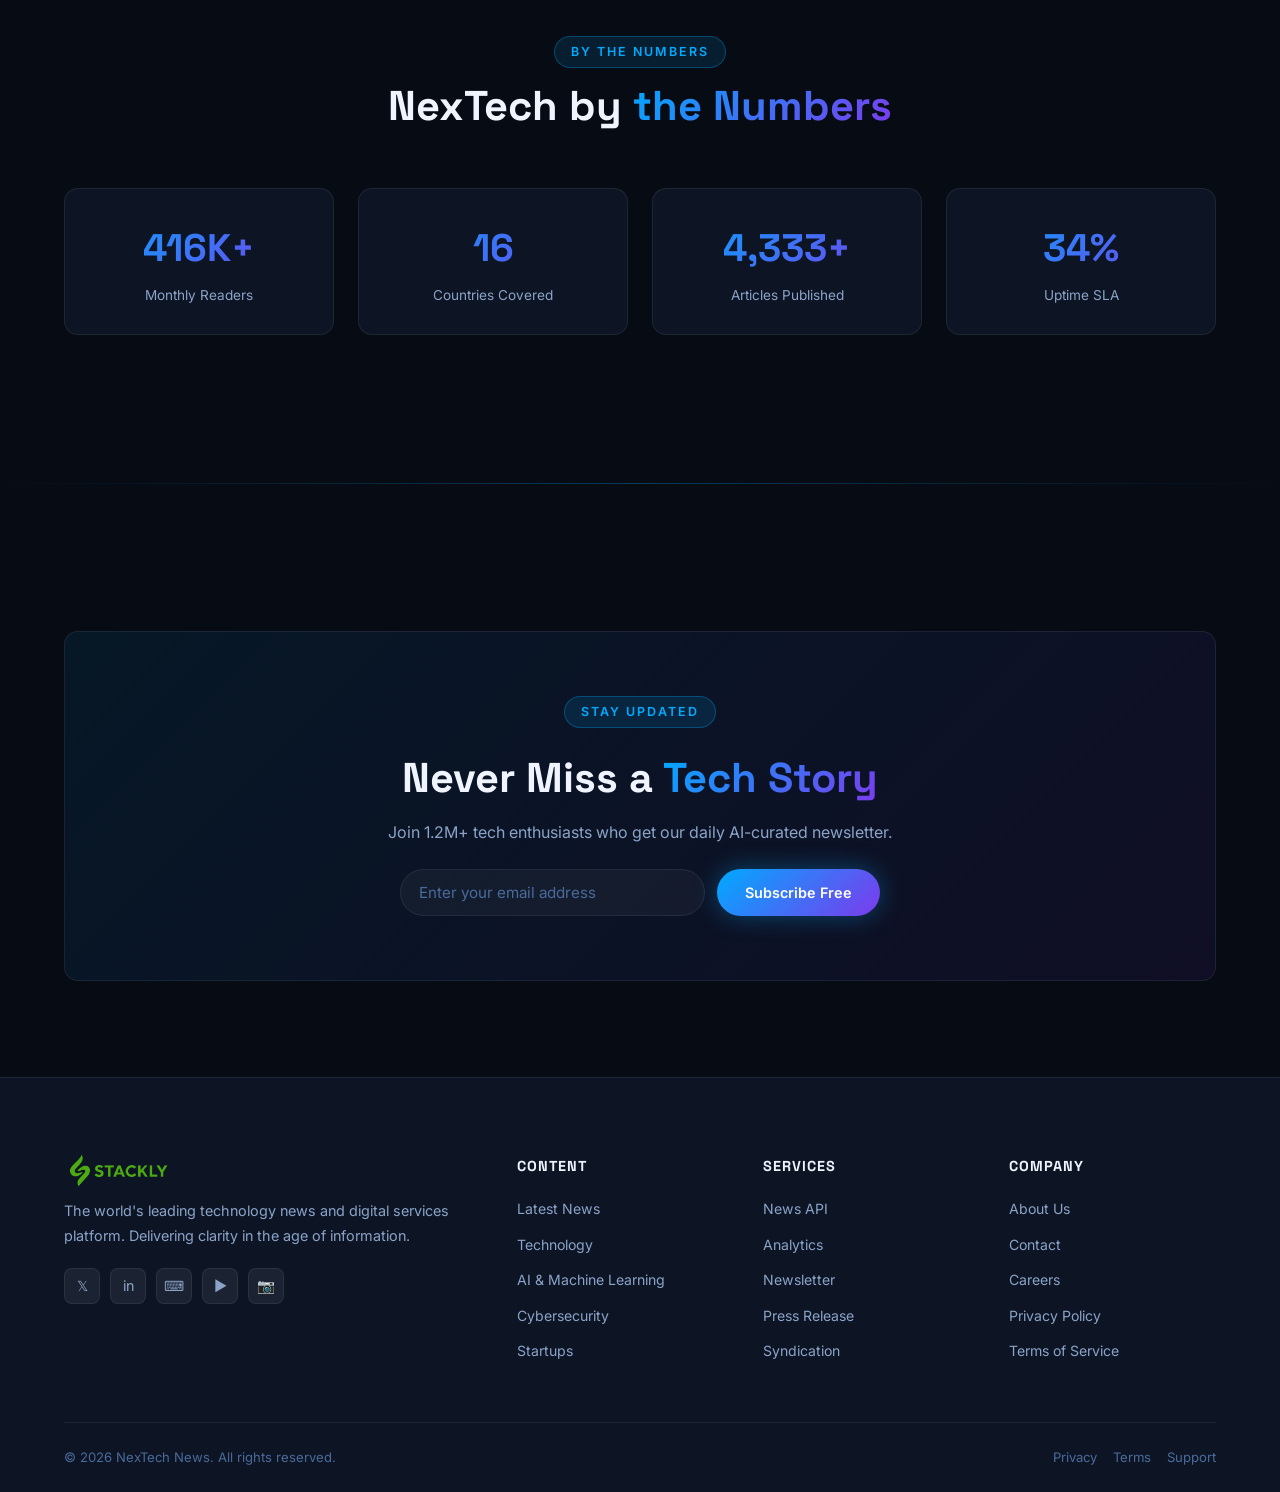
==== commit f7067048: "Add files via upload" ====
--- a/index.html
+++ b/index.html
@@ -1,191 +1,388 @@
-<!DOCTYPE html>
-<html lang="en">
-<head>
-    <meta charset="UTF-8">
-    <meta name="viewport" content="width=device-width, initial-scale=1.0">
-    <title>Banking Services</title>
-    <!-- CSS Files -->
-    <link rel="stylesheet" href="./responsive.css">
-    <link rel="stylesheet" href="./style.css">
-    
-    <link rel="stylesheet" href="https://cdnjs.cloudflare.com/ajax/libs/font-awesome/6.5.0/css/all.min.css">
-</head>
-<body>
-    <link rel="stylesheet" href="https://cdnjs.cloudflare.com/ajax/libs/font-awesome/6.5.0/css/all.min.css">
-    <!-- ================= HEADER ================= -->
-    <header class="header">
-        <a href="home2.html">   
-            <img src="./white.webp" alt="Stackly Logo" style="height: 60px; ">
-          </a> 
-        <!-- div class="logo">Tech<span>Solutions</span></div> -->
-
-        <!-- Navigation -->
-        <nav class="navbar">
-            <ul class="nav-links" >
-
-                <li class="dropdown">
-                    <a href="javascript:void(0)" class="dropdown-btn">Home <i class="fa-solid fa-caret-down"></i></a>
-                
-                    <ul class="dropdown-content">
-                        <li><a href="./index.html">Home 1</a></li>
-                        <li><a href="./home2.html">Home 2</a></li>
-                    </ul>
-                </li>
-                
-
-                <li><a href="./services.html">Services</a></li>
-                <li><a href="./aboutus.html">About-us</a></li>
-                <li><a href="./accounts.html">Accounts</a></li>
-                <li><a href="./loans.html">Loans</a></li>
-                <li><a href="./dashboard.html">dashboard</a></li>
-                <li><a href="./contact.html">Contact</a></li>
-                <li><a href="./login.html">Login</a></li>
-
-            </ul>
-        </nav>
-
-        <!-- Toggle -->
-        <div class="menu-toggle" id="menu-toggle">
-            <i class="fa-solid fa-bars"></i>
-        </div>
-
-    </header>
-
-  <!-- Hero Section -->
-  <section class="hero">
-    <!-- <div class="overlay"></div> -->
-    <div class="hero-content">
-      <h1>Welcome to TrustBank</h1>
-      <p>Your trusted partner for digital banking solutions.</p>
-      <a href ="./accounts.html">
-      <button class="btn-primary" >Open an Account</button></a>
-    </div>
-  </section>
-
-  <!-- Features Section -->
-  <section class="features">
-    <h2>Why Choose SecureBank?</h2>
-    <div class="feature-grid">
-
-      <div class="feature-card">
-        <img src="https://cdn-icons-png.flaticon.com/512/3064/3064197.png" />
-        <h3>Fast Transfers</h3>
-        <p>Instant money transfers anytime, anywhere.</p>
-      </div>
-
-      <div class="feature-card">
-        <img src="https://cdn-icons-png.flaticon.com/512/3064/3064223.png" />
-        <h3>Secure Payments</h3>
-        <p>Multi-layer security to keep your money safe.</p>
-      </div>
-
-      <div class="feature-card">
-        <img src="https://cdn-icons-png.flaticon.com/512/3064/3064211.png" />
-        <h3>24/7 Support</h3>
-        <p>Our banking specialists are here to help anytime.</p>
-      </div>
-
-    </div>
-  </section>
-
-  <!-- Cards Section -->
-  <section class="cards">
-    <h2>Our Banking Services</h2>
-
-    <div class="card-container">
-
-      <div class="card">
-        <h3>Savings Account</h3>
-        <p>Grow your savings with attractive interest rates.</p><br>
-        <a class="btn-secondary" a href="./404.html">Learn More</a>
-      </div>
-
-      <div class="card">
-        <h3>Credit Cards</h3>
-        <p>Exclusive rewards & cashback on every purchase.</p><br>
-        <a class="btn-secondary" a href="./404.html">View Cards</a>
-      </div>
-
-      <div class="card">
-        <h3>Home Loans</h3>
-        <p>Low-interest loans to help you buy your dream home.</p><br>
-        <a class="btn-secondary" a href="./404.html">Apply Now</a>
-      </div>
-
-    </div>
-  </section>
-
-  <!-- <footer> -->
-    <footer class="footer">
-        <div class="footer-container">
-    
-            <!-- Logo / About -->
-            <div class="footer-box">
-                <img src="./white.webp" alt="Stackly Logo" class="footer-logo"  style="height:60px;">
-   
-               
-                <!-- <p>We deliver secure, scalable and innovative IT services for global businesses.</p><br> -->
-    
-                <!-- Social Icons -->
-                <div class="footer-social">
-                    <a href="./404.html"><i class="fa-brands fa-facebook-f"></i></a>
-                    <a href="./404.html"><i class="fa-brands fa-instagram"></i></a>
-                    <a href="./404.html"><i class="fa-brands fa-linkedin-in"></i></a>
-                    <a href="./404.html"><i class="fa-brands fa-x-twitter"></i></a>
-                </div>
-            </div>
-    
-            <!-- Quick Links -->
-            <div class="footer-box">
-                <h3>Quick Links</h3>
-                <ul>
-                    <li><a href="./index.html">Home </a></li>
-                    <li><a href="./services.html">Services</a></li>
-                    <li><a href="./aboutus.html">About-us</a></li>
-                    <li><a href="./accounts.html">Accounts</a></li>
-                    <li><a href="./loans.html">Loans</a></li>
-                    <li><a href="./contact1.html">Contact</a></li>
-                </ul>
-            </div>
-    
-            <!-- Address -->
-            <div class="footer-box">
-                <h3>Our Address</h3>
-                <p>
-                    MMR complex.<br>
-                    chinna tirupathi kovil street,<br>
-                    salem,Tamil nadu-636008<br>
-                    <!-- Bengaluru, Karnataka – 560066<br> -->
-                    India<br><br>
-    
-                    <strong>Phone:</strong> +91 98765 43210<br>
-                    <strong>Email:</strong> support@thestackly.com
-                </p>
-            </div>
-    
-            <!-- Google Map -->
-            <div class="footer-box">
-                <h3>Location</h3>
-                <iframe 
-                src="https://www.google.com/maps?q=Salem%20Tamil%20Nadu&output=embed"
-                    allowfullscreen="" 
-                    loading="lazy">
-                </iframe>
-            </div>
-    
-        </div>
-    
-        <div class="footer-bottom">
-            <p>© 2025 stackly | All Rights Reserved</p>
-        </div>
-    </footer>
-
-
-    
-<script src="./responsive.js"></script>
-
-
-
-
-</body>
-</html>
+﻿<!DOCTYPE html>
+<html lang="en">
+<head>
+  <meta charset="UTF-8" />
+  <meta name="viewport" content="width=device-width, initial-scale=1.0, minimum-scale=1.0" />
+  <meta name="description" content="NexTech News - Your gateway to the latest technology news, innovations, AI, cybersecurity, gadgets & online services." />
+  <title>NexTech News - Technology Online Services</title>
+  <link rel="stylesheet" href="css/style.css" />
+  <link rel="stylesheet" href="css/responsive.css" />
+</head>
+<body>
+
+<!-- Preloader -->
+<div id="preloader">
+  <img src="logo.webp" alt="NexTech" class="preloader-logo" />
+  <div class="preloader-bar-wrap"><div class="preloader-bar"></div></div>
+  <p class="preloader-text">Loading NexTech</p>
+</div>
+
+<!-- Navbar -->
+<nav class="navbar" id="navbar">
+  <a href="index.html" class="nav-logo">
+    <img src="logo.webp" alt="NexTech Logo" />
+  </a>
+  <div class="nav-links">
+<div class="nav-dropdown" id="homeDropdown">
+      <div class="nav-dropdown-trigger active" id="homeDropdownTrigger">
+        Home <span class="nav-dropdown-arrow">▼</span>
+      </div>
+      <div class="nav-dropdown-menu">
+        <a href="home2.html"><span class="dd-icon">🏡</span> Home 2</a>
+    </div>
+    <a href="news.html">News</a>
+    <a href="tech.html">Technology</a>
+    <a href="services.html">Services</a>
+    <a href="about.html">About</a>
+    <a href="contact.html">Contact</a>
+  </div>
+  <div class="nav-actions">
+    <a href="login.html" class="btn-nav-login">Sign In</a>
+    <button class="nav-hamburger" id="hamburger" aria-label="Menu">
+      <span></span><span></span><span></span>
+    </button>
+  </div>
+</nav>
+
+<!-- Mobile Nav -->
+<div class="nav-mobile" id="mobileNav">
+<a href="index.html">🏠 Home</a>
+  <a href="home2.html" style="padding-left:28px;font-size:0.85rem;opacity:0.8">└ 🏡 Home 2</a>
+  <a href="dashboard.html" style="padding-left:28px;font-size:0.85rem;opacity:0.8">└ 📊 Dashboard</a>
+  <a href="login.html" style="padding-left:28px;font-size:0.85rem;opacity:0.8">└ 🔑 Login</a>
+  <a href="news.html">📰 News</a>
+  <a href="tech.html">💻 Technology</a>
+  <a href="services.html">⚙️ Services</a>
+  <a href="about.html">👥 About</a>
+  <a href="contact.html">✉️ Contact</a>
+  <a href="login.html" class="btn-nav-login">Sign In</a>
+</div>
+
+<!-- Breaking News Ticker -->
+<div class="ticker-wrap">
+  <div class="ticker-label">🔴 LIVE</div>
+  <div class="ticker-track">
+    <span class="ticker-item">OpenAI unveils GPT-5 with multimodal capabilities <span>•</span></span>
+    <span class="ticker-item">Apple launches Vision Pro 2 with 8K display <span>•</span></span>
+    <span class="ticker-item">NASA's quantum computer achieves breakthrough in space navigation <span>•</span></span>
+    <span class="ticker-item">Tesla announces solar-powered charging network across 50 countries <span>•</span></span>
+    <span class="ticker-item">Meta's AR glasses to launch Q4 2026 — featuring real-time translation <span>•</span></span>
+    <span class="ticker-item">Cybersecurity alert: Major cloud provider patches critical zero-day vulnerability <span>•</span></span>
+    <span class="ticker-item">Google DeepMind's AlphaFold 3 maps 200M protein structures <span>•</span></span>
+  </div>
+</div>
+
+<!-- Hero Section -->
+<section class="hero">
+  <div class="hero-bg"></div>
+  <div class="hero-overlay"></div>
+  <div class="hero-grid-lines"></div>
+  <div class="hero-content">
+    <div class="hero-badge">🛰️ Breaking Tech News Daily</div>
+    <h1 class="hero-title">
+      The Future of <span class="gradient-text">Technology</span><br/>Starts Here
+    </h1>
+    <p class="hero-desc">
+      Stay ahead with curated tech news, in-depth analysis, AI breakthroughs, cybersecurity alerts, startup launches, and exclusive digital services — all in one place.
+    </p>
+    <div class="hero-actions">
+      <a href="news.html" class="btn btn-primary">📰 Explore News</a>
+      <a href="services.html" class="btn btn-outline">Our Services →</a>
+    </div>
+    <div class="hero-stats">
+      <div class="hero-stat">
+        <div class="hero-stat-num" data-count="1200" data-suffix="K+">0</div>
+        <div class="hero-stat-label">Monthly Readers</div>
+      </div>
+      <div class="hero-stat">
+        <div class="hero-stat-num" data-count="850" data-suffix="+">0</div>
+        <div class="hero-stat-label">Articles Published</div>
+      </div>
+      <div class="hero-stat">
+        <div class="hero-stat-num" data-count="48" data-suffix="h">0</div>
+        <div class="hero-stat-label">News Coverage</div>
+      </div>
+    </div>
+  </div>
+</section>
+
+<!-- Categories -->
+<section class="section" style="padding-bottom:0">
+  <div class="section-header reveal">
+    <span class="section-tag">Browse by Topic</span>
+    <h2 class="section-title">Explore <span>Categories</span></h2>
+  </div>
+  <div class="categories-wrap reveal">
+    <div class="cat-pill active" data-cat="all"><span class="cat-pill-icon">🌐</span> All</div>
+    <div class="cat-pill" data-cat="ai"><span class="cat-pill-icon">🤖</span> Artificial Intelligence</div>
+    <div class="cat-pill" data-cat="security"><span class="cat-pill-icon">🔒</span> Cybersecurity</div>
+    <div class="cat-pill" data-cat="cloud"><span class="cat-pill-icon">☁️</span> Cloud</div>
+    <div class="cat-pill" data-cat="gadgets"><span class="cat-pill-icon">📱</span> Gadgets</div>
+    <div class="cat-pill" data-cat="startups"><span class="cat-pill-icon">🚀</span> Startups</div>
+    <div class="cat-pill" data-cat="blockchain"><span class="cat-pill-icon">⛓️</span> Blockchain</div>
+    <div class="cat-pill" data-cat="iot"><span class="cat-pill-icon">🌐</span> IoT</div>
+  </div>
+</section>
+
+<!-- Featured News -->
+<section class="section">
+  <div class="section-header reveal">
+    <span class="section-tag">Featured</span>
+    <h2 class="section-title">Today's Top <span>Stories</span></h2>
+    <p class="section-desc">Hand-picked technology stories that matter most to the digital world.</p>
+  </div>
+  <div class="grid-3 cards-grid">
+    <!-- Card 1 -->
+    <article class="card reveal card-item" data-category="ai">
+      <div class="card-img-wrap">
+        <img src="images/ai-article.webp" alt="AI Article" class="card-img" />
+      </div>
+      <div class="card-body">
+        <span class="card-tag tag-ai">AI</span>
+        <h3 class="card-title">GPT-5 Achieves Human-Level Reasoning in 94% of Benchmark Tests</h3>
+        <p class="card-excerpt">OpenAI's latest model surpasses all previous records, with experts claiming it represents a paradigm shift in artificial general intelligence research.</p>
+        <div class="card-meta">
+          <span>🕐 5 min read</span>
+          <span>Mar 2, 2026</span>
+        </div>
+        <a href="article.html" class="card-read-more">Read More →</a>
+      </div>
+    </article>
+    <!-- Card 2 -->
+    <article class="card reveal card-item" data-category="security">
+      <div class="card-img-wrap">
+        <img src="images/security-article.webp" alt="Security Article" class="card-img" />
+      </div>
+      <div class="card-body">
+        <span class="card-tag tag-security">Cybersecurity</span>
+        <h3 class="card-title">Zero-Day Exploit Found in Major Cloud Infrastructure — Patch Now</h3>
+        <p class="card-excerpt">Security researchers discover a critical vulnerability affecting millions of enterprise deployments. Vendors race to issue emergency patches.</p>
+        <div class="card-meta">
+          <span>🕐 4 min read</span>
+          <span>Mar 2, 2026</span>
+        </div>
+        <a href="article.html" class="card-read-more">Read More →</a>
+      </div>
+    </article>
+    <!-- Card 3 -->
+    <article class="card reveal card-item" data-category="gadgets">
+      <div class="card-img-wrap">
+        <img src="images/gadgets-article.webp" alt="Gadgets Article" class="card-img" />
+      </div>
+      <div class="card-body">
+        <span class="card-tag tag-gadgets">Gadgets</span>
+        <h3 class="card-title">Apple Vision Pro 2 Review: The AR Headset That Changes Everything</h3>
+        <p class="card-excerpt">After months of anticipation, we finally got our hands on the next-generation mixed reality device. Here's our full hands-on review.</p>
+        <div class="card-meta">
+          <span>🕐 8 min read</span>
+          <span>Mar 1, 2026</span>
+        </div>
+        <a href="article.html" class="card-read-more">Read More →</a>
+      </div>
+    </article>
+    <!-- Card 4 -->
+    <article class="card reveal card-item" data-category="cloud">
+      <div class="card-img-wrap">
+        <img src="images/cloud-article.webp" alt="Cloud Article" class="card-img" />
+      </div>
+      <div class="card-body">
+        <span class="card-tag tag-cloud">Cloud</span>
+        <h3 class="card-title">AWS vs Azure 2026: Which Cloud Platform Wins for Enterprises?</h3>
+        <p class="card-excerpt">A comprehensive analysis of performance, pricing, and feature sets across the two largest cloud platforms in the world today.</p>
+        <div class="card-meta">
+          <span>🕐 12 min read</span>
+          <span>Feb 28, 2026</span>
+        </div>
+        <a href="article.html" class="card-read-more">Read More →</a>
+      </div>
+    </article>
+    <!-- Card 5 -->
+    <article class="card reveal card-item" data-category="startups">
+      <div class="card-img-wrap">
+        <div class="card-img" style="background: linear-gradient(135deg,#fbbf24,#f43f5e); display:flex; align-items:center; justify-content:center; font-size:3rem;">🚀</div>
+      </div>
+      <div class="card-body">
+        <span class="card-tag tag-startups">Startups</span>
+        <h3 class="card-title">NeuroLink AI Raises $500M in Series B to Build Brain-Computer Interfaces</h3>
+        <p class="card-excerpt">The Silicon Valley startup is now valued at $4.2B after its latest funding round, positioning itself to rival Neuralink.</p>
+        <div class="card-meta">
+          <span>🕐 6 min read</span>
+          <span>Feb 27, 2026</span>
+        </div>
+        <a href="article.html" class="card-read-more">Read More →</a>
+      </div>
+    </article>
+    <!-- Card 6 -->
+    <article class="card reveal card-item" data-category="blockchain">
+      <div class="card-img-wrap">
+        <div class="card-img" style="background: linear-gradient(135deg,#fb923c,#fbbf24); display:flex; align-items:center; justify-content:center; font-size:3rem;">⛓️</div>
+      </div>
+      <div class="card-body">
+        <span class="card-tag tag-blockchain">Blockchain</span>
+        <h3 class="card-title">Ethereum 3.0 Goes Live: 100,000 TPS and Near-Zero Gas Fees</h3>
+        <p class="card-excerpt">The long-awaited Ethereum upgrade is finally deployed, bringing unprecedented scalability and making DeFi dramatically cheaper.</p>
+        <div class="card-meta">
+          <span>🕐 7 min read</span>
+          <span>Feb 26, 2026</span>
+        </div>
+        <a href="article.html" class="card-read-more">Read More →</a>
+      </div>
+    </article>
+  </div>
+  <div class="text-center" style="margin-top:36px">
+    <a href="news.html" class="btn btn-outline">View All Stories →</a>
+  </div>
+</section>
+
+<div class="divider"></div>
+
+<!-- Services Preview -->
+<section class="section">
+  <div class="section-header reveal">
+    <span class="section-tag">What We Offer</span>
+    <h2 class="section-title">Our <span>Online Services</span></h2>
+    <p class="section-desc">From news APIs to analytics dashboards — we power the way you consume tech news.</p>
+  </div>
+  <div class="services-grid">
+    <div class="service-card reveal">
+      <div class="service-icon">📡</div>
+      <h3 class="service-title">News API</h3>
+      <p class="service-desc">Real-time news feed API for developers. Access 1M+ articles daily with advanced filtering, sentiment analysis, and webhook support.</p>
+    </div>
+    <div class="service-card reveal">
+      <div class="service-icon">📊</div>
+      <h3 class="service-title">Analytics Dashboard</h3>
+      <p class="service-desc">Track trending topics, media mentions, and brand reputation across the tech industry with our real-time analytics suite.</p>
+    </div>
+    <div class="service-card reveal">
+      <div class="service-icon">📧</div>
+      <h3 class="service-title">Newsletter Platform</h3>
+      <p class="service-desc">AI-curated personalized tech digests delivered to your inbox. Set your interests and get only what you love.</p>
+    </div>
+    <div class="service-card reveal">
+      <div class="service-icon">🗄️</div>
+      <h3 class="service-title">Media Library</h3>
+      <p class="service-desc">Royalty-free tech photography, icons, and video clips. Perfect for articles, presentations, and social content.</p>
+    </div>
+    <div class="service-card reveal">
+      <div class="service-icon">📢</div>
+      <h3 class="service-title">Press Release</h3>
+      <p class="service-desc">Distribute your tech story to 12,000+ journalists and 500+ media outlets worldwide with our press distribution network.</p>
+    </div>
+    <div class="service-card reveal">
+      <div class="service-icon">🔄</div>
+      <h3 class="service-title">Content Syndication</h3>
+      <p class="service-desc">License and redistribute curated technology content across your platforms with full attribution and legal compliance.</p>
+    </div>
+  </div>
+  <div class="text-center" style="margin-top:36px">
+    <a href="services.html" class="btn btn-primary">Explore All Services →</a>
+  </div>
+</section>
+
+<div class="divider"></div>
+
+<!-- Stats Section -->
+<section class="section">
+  <div class="section-header reveal">
+    <span class="section-tag">By the Numbers</span>
+    <h2 class="section-title">NexTech by <span>the Numbers</span></h2>
+  </div>
+  <div class="stats-grid">
+    <div class="stat-card reveal">
+      <div class="stat-num text-gradient" data-count="1200" data-suffix="K+">0</div>
+      <div class="stat-label">Monthly Readers</div>
+    </div>
+    <div class="stat-card reveal">
+      <div class="stat-num text-gradient" data-count="48" data-suffix="">0</div>
+      <div class="stat-label">Countries Covered</div>
+    </div>
+    <div class="stat-card reveal">
+      <div class="stat-num text-gradient" data-count="12500" data-suffix="+">0</div>
+      <div class="stat-label">Articles Published</div>
+    </div>
+    <div class="stat-card reveal">
+      <div class="stat-num text-gradient" data-count="99" data-suffix="%">0</div>
+      <div class="stat-label">Uptime SLA</div>
+    </div>
+  </div>
+</section>
+
+<div class="divider"></div>
+
+<!-- Newsletter -->
+<section class="section">
+  <div class="newsletter-section reveal">
+    <span class="section-tag">Stay Updated</span>
+    <h2 class="section-title" style="margin-top:12px">Never Miss a <span>Tech Story</span></h2>
+    <p class="section-desc">Join 1.2M+ tech enthusiasts who get our daily AI-curated newsletter.</p>
+    <form class="newsletter-form" id="newsletterForm">
+      <input type="email" class="form-input" placeholder="Enter your email address" required />
+      <button type="submit" class="btn btn-primary">Subscribe Free</button>
+    </form>
+  </div>
+</section>
+
+<!-- Footer -->
+<footer class="footer">
+  <div class="footer-top">
+    <div class="footer-brand">
+      <a href="index.html" class="nav-logo" style="margin-bottom:0">
+        <img src="logo.webp" alt="NexTech" style="height:32px;width:auto;object-fit:contain" />
+      </a>
+      <p>The world's leading technology news and digital services platform. Delivering clarity in the age of information.</p>
+      <div class="footer-social">
+        <a href="#" class="social-icon" title="Twitter">𝕏</a>
+        <a href="#" class="social-icon" title="LinkedIn">in</a>
+        <a href="#" class="social-icon" title="GitHub">⌨</a>
+        <a href="#" class="social-icon" title="YouTube">▶</a>
+        <a href="#" class="social-icon" title="Instagram">📷</a>
+      </div>
+    </div>
+    <div class="footer-col">
+      <h4>Content</h4>
+      <ul>
+        <li><a href="news.html">Latest News</a></li>
+        <li><a href="tech.html">Technology</a></li>
+        <li><a href="article.html">AI & Machine Learning</a></li>
+        <li><a href="news.html">Cybersecurity</a></li>
+        <li><a href="news.html">Startups</a></li>
+      </ul>
+    </div>
+    <div class="footer-col">
+      <h4>Services</h4>
+      <ul>
+        <li><a href="services.html">News API</a></li>
+        <li><a href="services.html">Analytics</a></li>
+        <li><a href="services.html">Newsletter</a></li>
+        <li><a href="services.html">Press Release</a></li>
+        <li><a href="services.html">Syndication</a></li>
+      </ul>
+    </div>
+    <div class="footer-col">
+      <h4>Company</h4>
+      <ul>
+        <li><a href="about.html">About Us</a></li>
+        <li><a href="contact.html">Contact</a></li>
+        <li><a href="#">Careers</a></li>
+        <li><a href="#">Privacy Policy</a></li>
+        <li><a href="#">Terms of Service</a></li>
+      </ul>
+    </div>
+  </div>
+  <div class="footer-bottom">
+    <p>© 2026 NexTech News. All rights reserved.</p>
+    <div style="display:flex;gap:16px">
+      <a href="#">Privacy</a>
+      <a href="#">Terms</a>
+      <a href="contact.html">Support</a>
+    </div>
+  </div>
+</footer>
+
+<!-- Scroll to Top -->
+<button id="scrollTop" aria-label="Scroll to top">↑</button>
+
+<script src="js/main.js"></script>
+</body>
+</html>
--- a/css/style.css
+++ b/css/style.css
@@ -0,0 +1,1714 @@
+/* =========================================
+   NEWS TECHNOLOGY - Global Styles
+   ========================================= */
+
+/* Google Fonts */
+@import url('https://fonts.googleapis.com/css2?family=Inter:wght@300;400;500;600;700;800;900&family=Space+Grotesk:wght@400;500;600;700&display=swap');
+
+/* ---- CSS Variables ---- */
+:root {
+  --primary: #0af;
+  --primary-dark: #0077cc;
+  --primary-glow: rgba(0, 170, 255, 0.35);
+  --secondary: #7c3aed;
+  --accent: #f43f5e;
+  --accent2: #10b981;
+  --bg-dark: #070b14;
+  --bg-card: #0d1525;
+  --bg-card2: #111827;
+  --border: rgba(0, 170, 255, 0.15);
+  --border2: rgba(255, 255, 255, 0.07);
+  --text-primary: #f0f4ff;
+  --text-secondary: #8ba3c7;
+  --text-muted: #4a6a9a;
+  --nav-h: 70px;
+  --radius: 14px;
+  --radius-sm: 8px;
+  --shadow: 0 8px 32px rgba(0, 0, 0, 0.5);
+  --shadow-glow: 0 0 30px rgba(0, 170, 255, 0.2);
+  --transition: all 0.3s cubic-bezier(0.4, 0, 0.2, 1);
+  --font-main: 'Inter', sans-serif;
+  --font-display: 'Space Grotesk', sans-serif;
+}
+
+/* ---- Reset & Base ---- */
+*,
+*::before,
+*::after {
+  box-sizing: border-box;
+  margin: 0;
+  padding: 0;
+}
+
+html {
+  scroll-behavior: smooth;
+  font-size: 16px;
+}
+
+body {
+  font-family: var(--font-main);
+  background: var(--bg-dark);
+  color: var(--text-primary);
+  line-height: 1.6;
+  overflow-x: hidden;
+  min-width: 320px;
+}
+
+a {
+  color: inherit;
+  text-decoration: none;
+  transition: var(--transition);
+}
+
+img {
+  max-width: 100%;
+  display: block;
+}
+
+ul {
+  list-style: none;
+}
+
+button {
+  cursor: pointer;
+  font-family: var(--font-main);
+  border: none;
+  outline: none;
+}
+
+input,
+textarea,
+select {
+  font-family: var(--font-main);
+  outline: none;
+}
+
+/* ---- Preloader ---- */
+#preloader {
+  position: fixed;
+  inset: 0;
+  z-index: 9999;
+  background: var(--bg-dark);
+  display: flex;
+  flex-direction: column;
+  align-items: center;
+  justify-content: center;
+  transition: opacity 0.6s ease, visibility 0.6s ease;
+}
+
+#preloader.hidden {
+  opacity: 0;
+  visibility: hidden;
+  pointer-events: none;
+}
+
+.preloader-logo {
+  height: 60px;
+  width: auto;
+  max-width: 220px;
+  object-fit: contain;
+  margin-bottom: 24px;
+  animation: preloaderPulse 1.4s ease-in-out infinite;
+}
+
+.preloader-bar-wrap {
+  width: 200px;
+  height: 3px;
+  background: var(--border2);
+  border-radius: 99px;
+  overflow: hidden;
+}
+
+.preloader-bar {
+  height: 100%;
+  width: 0%;
+  background: linear-gradient(90deg, var(--primary), var(--secondary));
+  border-radius: 99px;
+  animation: preloaderFill 1.8s ease forwards;
+}
+
+.preloader-text {
+  margin-top: 16px;
+  font-family: var(--font-display);
+  font-size: 13px;
+  letter-spacing: 4px;
+  color: var(--text-muted);
+  text-transform: uppercase;
+  animation: blink 1.2s ease infinite;
+}
+
+@keyframes preloaderPulse {
+
+  0%,
+  100% {
+    transform: scale(1);
+    filter: drop-shadow(0 0 12px var(--primary));
+  }
+
+  50% {
+    transform: scale(1.08);
+    filter: drop-shadow(0 0 28px var(--primary));
+  }
+}
+
+@keyframes preloaderFill {
+  0% {
+    width: 0%;
+  }
+
+  80% {
+    width: 100%;
+  }
+
+  100% {
+    width: 100%;
+  }
+}
+
+@keyframes blink {
+
+  0%,
+  100% {
+    opacity: 0.4;
+  }
+
+  50% {
+    opacity: 1;
+  }
+}
+
+/* ---- Scrollbar ---- */
+::-webkit-scrollbar {
+  width: 6px;
+}
+
+::-webkit-scrollbar-track {
+  background: var(--bg-dark);
+}
+
+::-webkit-scrollbar-thumb {
+  background: var(--primary-dark);
+  border-radius: 99px;
+}
+
+/* ---- Navbar ---- */
+.navbar {
+  position: fixed;
+  top: 0;
+  left: 0;
+  right: 0;
+  height: var(--nav-h);
+  display: flex;
+  align-items: center;
+  justify-content: space-between;
+  padding: 0 clamp(16px, 4vw, 48px);
+  z-index: 999;
+  background: rgba(7, 11, 20, 0.85);
+  backdrop-filter: blur(20px);
+  border-bottom: 1px solid var(--border2);
+  transition: var(--transition);
+}
+
+.navbar.scrolled {
+  background: rgba(7, 11, 20, 0.97);
+  box-shadow: 0 4px 32px rgba(0, 0, 0, 0.5);
+}
+
+.nav-logo {
+  display: flex;
+  align-items: center;
+  gap: 10px;
+}
+
+.nav-logo img {
+  height: 36px;
+  width: auto;
+  max-width: 160px;
+  object-fit: contain;
+}
+
+.nav-logo-text {
+  font-family: var(--font-display);
+  font-size: 1.2rem;
+  font-weight: 700;
+  background: linear-gradient(135deg, var(--primary), var(--secondary));
+  -webkit-background-clip: text;
+  -webkit-text-fill-color: transparent;
+  background-clip: text;
+}
+
+.nav-links {
+  display: flex;
+  align-items: center;
+  gap: 6px;
+}
+
+.nav-links a {
+  padding: 7px 14px;
+  border-radius: var(--radius-sm);
+  font-size: 0.9rem;
+  font-weight: 500;
+  color: var(--text-secondary);
+  transition: var(--transition);
+}
+
+.nav-links a:hover,
+.nav-links a.active {
+  color: var(--text-primary);
+  background: rgba(0, 170, 255, 0.1);
+}
+
+.nav-links a.active {
+  color: var(--primary);
+}
+
+/* ---- Nav Dropdown ---- */
+.nav-dropdown {
+  position: relative;
+  display: inline-flex;
+  align-items: center;
+}
+
+.nav-dropdown-trigger {
+  display: flex;
+  align-items: center;
+  gap: 5px;
+  padding: 7px 14px;
+  border-radius: var(--radius-sm);
+  font-size: 0.9rem;
+  font-weight: 500;
+  color: var(--text-secondary);
+  cursor: pointer;
+  transition: var(--transition);
+  user-select: none;
+  white-space: nowrap;
+}
+
+.nav-dropdown-trigger:hover,
+.nav-dropdown.open .nav-dropdown-trigger {
+  color: var(--text-primary);
+  background: rgba(0, 170, 255, 0.1);
+}
+
+.nav-dropdown-trigger.active {
+  color: var(--primary);
+  background: rgba(0, 170, 255, 0.1);
+}
+
+.nav-dropdown-arrow {
+  font-size: 0.6rem;
+  opacity: 0.7;
+  transition: transform 0.25s ease;
+  line-height: 1;
+}
+
+.nav-dropdown.open .nav-dropdown-arrow {
+  transform: rotate(180deg);
+}
+
+.nav-dropdown-menu {
+  position: absolute;
+  top: calc(100% + 10px);
+  left: 0;
+  min-width: 170px;
+  background: rgba(7, 11, 20, 0.97);
+  backdrop-filter: blur(20px);
+  border: 1px solid rgba(0, 170, 255, 0.2);
+  border-radius: 12px;
+  padding: 6px;
+  box-shadow: 0 16px 48px rgba(0, 0, 0, 0.5), 0 0 20px rgba(0, 170, 255, 0.08);
+  opacity: 0;
+  visibility: hidden;
+  transform: translateY(-8px);
+  transition: opacity 0.25s ease, transform 0.25s ease, visibility 0.25s;
+  z-index: 1000;
+}
+
+.nav-dropdown.open .nav-dropdown-menu {
+  opacity: 1;
+  visibility: visible;
+  transform: translateY(0);
+}
+
+.nav-dropdown-menu a {
+  display: flex;
+  align-items: center;
+  gap: 10px;
+  padding: 10px 14px;
+  border-radius: 8px;
+  font-size: 0.88rem;
+  font-weight: 500;
+  color: var(--text-secondary);
+  transition: var(--transition);
+  text-decoration: none;
+}
+
+.nav-dropdown-menu a:hover {
+  color: var(--primary);
+  background: rgba(0, 170, 255, 0.1);
+  padding-left: 18px;
+}
+
+.nav-dropdown-menu a .dd-icon {
+  font-size: 1rem;
+  flex-shrink: 0;
+  width: 22px;
+  text-align: center;
+}
+
+.nav-dropdown-divider {
+  height: 1px;
+  background: rgba(255, 255, 255, 0.07);
+  margin: 4px 6px;
+}
+
+.nav-actions {
+  display: flex;
+  align-items: center;
+  gap: 10px;
+}
+
+.btn-nav-login {
+  padding: 8px 22px;
+  background: linear-gradient(135deg, var(--primary), var(--secondary));
+  color: #fff;
+  border-radius: 99px;
+  font-size: 0.88rem;
+  font-weight: 600;
+  transition: var(--transition);
+  box-shadow: 0 0 20px var(--primary-glow);
+}
+
+.btn-nav-login:hover {
+  transform: translateY(-2px);
+  box-shadow: 0 4px 24px var(--primary-glow);
+}
+
+.nav-hamburger {
+  display: none;
+  flex-direction: column;
+  gap: 5px;
+  background: none;
+  padding: 6px;
+  border-radius: 8px;
+  transition: var(--transition);
+}
+
+.nav-hamburger span {
+  display: block;
+  width: 24px;
+  height: 2px;
+  background: var(--text-primary);
+  border-radius: 99px;
+  transition: var(--transition);
+}
+
+.nav-hamburger.open span:nth-child(1) {
+  transform: translateY(7px) rotate(45deg);
+}
+
+.nav-hamburger.open span:nth-child(2) {
+  opacity: 0;
+  transform: scaleX(0);
+}
+
+.nav-hamburger.open span:nth-child(3) {
+  transform: translateY(-7px) rotate(-45deg);
+}
+
+.nav-mobile {
+  display: none;
+  position: fixed;
+  top: var(--nav-h);
+  left: 0;
+  right: 0;
+  background: rgba(7, 11, 20, 0.98);
+  backdrop-filter: blur(20px);
+  padding: 20px clamp(16px, 4vw, 32px) 28px;
+  border-bottom: 1px solid var(--border2);
+  z-index: 998;
+  flex-direction: column;
+  gap: 4px;
+  transform: translateY(-20px);
+  opacity: 0;
+  transition: var(--transition);
+}
+
+.nav-mobile.open {
+  display: flex;
+  transform: translateY(0);
+  opacity: 1;
+}
+
+.nav-mobile a {
+  padding: 12px 14px;
+  border-radius: var(--radius-sm);
+  color: var(--text-secondary);
+  font-weight: 500;
+  transition: var(--transition);
+}
+
+.nav-mobile a:hover {
+  color: var(--primary);
+  background: rgba(0, 170, 255, 0.08);
+}
+
+.nav-mobile .btn-nav-login {
+  display: inline-block;
+  margin-top: 8px;
+  text-align: center;
+  padding: 12px;
+}
+
+/* ---- Breaking News Ticker ---- */
+.ticker-wrap {
+  margin-top: var(--nav-h);
+  background: linear-gradient(90deg, var(--primary-dark), var(--secondary));
+  overflow: hidden;
+  display: flex;
+  align-items: center;
+  height: 38px;
+}
+
+.ticker-label {
+  white-space: nowrap;
+  padding: 0 18px;
+  font-size: 0.78rem;
+  font-weight: 700;
+  letter-spacing: 2px;
+  text-transform: uppercase;
+  background: rgba(0, 0, 0, 0.3);
+  height: 100%;
+  display: flex;
+  align-items: center;
+  border-right: 1px solid rgba(255, 255, 255, 0.2);
+}
+
+.ticker-track {
+  display: flex;
+  align-items: center;
+  animation: tickerScroll 40s linear infinite;
+  white-space: nowrap;
+}
+
+.ticker-track:hover {
+  animation-play-state: paused;
+}
+
+.ticker-item {
+  font-size: 0.82rem;
+  padding: 0 40px;
+  opacity: 0.9;
+}
+
+.ticker-item span {
+  opacity: 0.5;
+  margin: 0 12px;
+}
+
+@keyframes tickerScroll {
+  from {
+    transform: translateX(100vw);
+  }
+
+  to {
+    transform: translateX(-100%);
+  }
+}
+
+/* ---- Sections ---- */
+.section {
+  padding: clamp(48px, 8vw, 96px) clamp(16px, 5vw, 80px);
+}
+
+.section-header {
+  text-align: center;
+  margin-bottom: clamp(32px, 5vw, 56px);
+}
+
+.section-tag {
+  display: inline-block;
+  padding: 5px 16px;
+  background: rgba(0, 170, 255, 0.12);
+  border: 1px solid rgba(0, 170, 255, 0.3);
+  border-radius: 99px;
+  font-size: 0.78rem;
+  font-weight: 600;
+  letter-spacing: 2px;
+  text-transform: uppercase;
+  color: var(--primary);
+  margin-bottom: 12px;
+}
+
+.section-title {
+  font-family: var(--font-display);
+  font-size: clamp(1.6rem, 4vw, 2.6rem);
+  font-weight: 700;
+  line-height: 1.25;
+  margin-bottom: 16px;
+}
+
+.section-title span {
+  background: linear-gradient(135deg, var(--primary), var(--secondary));
+  -webkit-background-clip: text;
+  -webkit-text-fill-color: transparent;
+  background-clip: text;
+}
+
+.section-desc {
+  font-size: 1rem;
+  color: var(--text-secondary);
+  max-width: 600px;
+  margin: 0 auto;
+}
+
+/* ---- Cards ---- */
+.card {
+  background: var(--bg-card);
+  border: 1px solid var(--border2);
+  border-radius: var(--radius);
+  overflow: hidden;
+  transition: var(--transition);
+  position: relative;
+}
+
+.card:hover {
+  border-color: var(--border);
+  transform: translateY(-4px);
+  box-shadow: var(--shadow), var(--shadow-glow);
+}
+
+.card-img {
+  width: 100%;
+  height: 200px;
+  object-fit: cover;
+  transition: var(--transition);
+}
+
+.card:hover .card-img {
+  transform: scale(1.04);
+}
+
+.card-img-wrap {
+  overflow: hidden;
+}
+
+.card-body {
+  padding: 20px;
+}
+
+.card-tag {
+  display: inline-block;
+  padding: 3px 12px;
+  border-radius: 99px;
+  font-size: 0.72rem;
+  font-weight: 700;
+  text-transform: uppercase;
+  letter-spacing: 1px;
+  margin-bottom: 10px;
+}
+
+.tag-ai {
+  background: rgba(0, 170, 255, 0.15);
+  color: var(--primary);
+}
+
+.tag-security {
+  background: rgba(244, 63, 94, 0.15);
+  color: var(--accent);
+}
+
+.tag-cloud {
+  background: rgba(124, 58, 237, 0.15);
+  color: #a78bfa;
+}
+
+.tag-gadgets {
+  background: rgba(16, 185, 129, 0.15);
+  color: var(--accent2);
+}
+
+.tag-startups {
+  background: rgba(251, 191, 36, 0.15);
+  color: #fbbf24;
+}
+
+.tag-blockchain {
+  background: rgba(251, 146, 60, 0.15);
+  color: #fb923c;
+}
+
+.tag-iot {
+  background: rgba(34, 211, 238, 0.15);
+  color: #22d3ee;
+}
+
+.card-title {
+  font-family: var(--font-display);
+  font-size: 1.05rem;
+  font-weight: 700;
+  line-height: 1.4;
+  margin-bottom: 10px;
+  color: var(--text-primary);
+  transition: var(--transition);
+}
+
+.card:hover .card-title {
+  color: var(--primary);
+}
+
+.card-excerpt {
+  font-size: 0.88rem;
+  color: var(--text-secondary);
+  line-height: 1.6;
+  margin-bottom: 16px;
+}
+
+.card-meta {
+  display: flex;
+  align-items: center;
+  gap: 12px;
+  font-size: 0.78rem;
+  color: var(--text-muted);
+}
+
+.card-meta img {
+  width: 26px;
+  height: 26px;
+  border-radius: 50%;
+  object-fit: cover;
+}
+
+.card-read-more {
+  display: inline-flex;
+  align-items: center;
+  gap: 6px;
+  color: var(--primary);
+  font-size: 0.85rem;
+  font-weight: 600;
+  margin-top: 12px;
+  transition: var(--transition);
+}
+
+.card-read-more:hover {
+  gap: 10px;
+}
+
+.card-read-more svg {
+  transition: var(--transition);
+}
+
+/* ---- Grid Layouts ---- */
+.grid-3 {
+  display: grid;
+  grid-template-columns: repeat(3, 1fr);
+  gap: clamp(16px, 2.5vw, 28px);
+}
+
+.grid-4 {
+  display: grid;
+  grid-template-columns: repeat(4, 1fr);
+  gap: clamp(14px, 2vw, 24px);
+}
+
+.grid-2 {
+  display: grid;
+  grid-template-columns: repeat(2, 1fr);
+  gap: clamp(16px, 2.5vw, 28px);
+}
+
+/* ---- Buttons ---- */
+.btn {
+  display: inline-flex;
+  align-items: center;
+  gap: 8px;
+  padding: 12px 28px;
+  border-radius: 99px;
+  font-size: 0.9rem;
+  font-weight: 600;
+  transition: var(--transition);
+}
+
+.btn-primary {
+  background: linear-gradient(135deg, var(--primary), var(--secondary));
+  color: #fff;
+  box-shadow: 0 0 24px var(--primary-glow);
+}
+
+.btn-primary:hover {
+  transform: translateY(-3px);
+  box-shadow: 0 6px 32px var(--primary-glow);
+}
+
+.btn-outline {
+  border: 1px solid var(--border);
+  color: var(--text-primary);
+  background: transparent;
+}
+
+.btn-outline:hover {
+  background: rgba(0, 170, 255, 0.08);
+  border-color: var(--primary);
+}
+
+.btn-ghost {
+  color: var(--primary);
+  background: transparent;
+  padding: 8px 0;
+}
+
+.btn-ghost:hover {
+  gap: 12px;
+}
+
+/* ---- Forms ---- */
+.form-group {
+  margin-bottom: 20px;
+  position: relative;
+}
+
+.form-label {
+  display: block;
+  font-size: 0.85rem;
+  font-weight: 600;
+  color: var(--text-secondary);
+  margin-bottom: 8px;
+}
+
+.form-input {
+  width: 100%;
+  padding: 13px 18px;
+  background: rgba(255, 255, 255, 0.04);
+  border: 1px solid var(--border2);
+  border-radius: var(--radius-sm);
+  color: var(--text-primary);
+  font-size: 0.95rem;
+  transition: var(--transition);
+}
+
+.form-input:focus {
+  border-color: var(--primary);
+  background: rgba(0, 170, 255, 0.05);
+  box-shadow: 0 0 0 3px var(--primary-glow);
+}
+
+.form-input::placeholder {
+  color: var(--text-muted);
+}
+
+.form-icon {
+  position: relative;
+}
+
+.form-icon .form-input {
+  padding-left: 44px;
+}
+
+.form-icon-el {
+  position: absolute;
+  left: 14px;
+  top: 50%;
+  transform: translateY(-50%);
+  color: var(--text-muted);
+  pointer-events: none;
+}
+
+/* ---- Hero ---- */
+.hero {
+  position: relative;
+  min-height: 100vh;
+  display: flex;
+  align-items: center;
+  padding: clamp(100px, 15vw, 160px) clamp(16px, 5vw, 80px) clamp(60px, 8vw, 100px);
+  overflow: hidden;
+}
+
+.hero-bg {
+  position: absolute;
+  inset: 0;
+  background-image: url('../images/hero_bg.png');
+  background-size: cover;
+  background-position: center;
+  filter: brightness(0.35) saturate(1.3);
+  z-index: 0;
+}
+
+.hero-overlay {
+  position: absolute;
+  inset: 0;
+  z-index: 1;
+  background: linear-gradient(135deg, rgba(7, 11, 20, 0.9) 0%, rgba(7, 11, 20, 0.4) 60%, rgba(7, 11, 20, 0.9) 100%);
+}
+
+.hero-grid-lines {
+  position: absolute;
+  inset: 0;
+  z-index: 1;
+  background-image:
+    linear-gradient(rgba(0, 170, 255, 0.04) 1px, transparent 1px),
+    linear-gradient(90deg, rgba(0, 170, 255, 0.04) 1px, transparent 1px);
+  background-size: 60px 60px;
+}
+
+.hero-content {
+  position: relative;
+  z-index: 2;
+  max-width: 720px;
+}
+
+.hero-badge {
+  display: inline-flex;
+  align-items: center;
+  gap: 8px;
+  padding: 7px 18px;
+  margin-bottom: 24px;
+  background: rgba(0, 170, 255, 0.1);
+  border: 1px solid rgba(0, 170, 255, 0.3);
+  border-radius: 99px;
+  font-size: 0.82rem;
+  font-weight: 600;
+  color: var(--primary);
+  letter-spacing: 1px;
+}
+
+.hero-badge::before {
+  content: '';
+  display: block;
+  width: 8px;
+  height: 8px;
+  background: var(--primary);
+  border-radius: 50%;
+  animation: livePulse 1.5s ease infinite;
+}
+
+@keyframes livePulse {
+
+  0%,
+  100% {
+    transform: scale(1);
+    opacity: 1;
+  }
+
+  50% {
+    transform: scale(1.5);
+    opacity: 0.6;
+  }
+}
+
+.hero-title {
+  font-family: var(--font-display);
+  font-size: clamp(2rem, 6vw, 4rem);
+  font-weight: 800;
+  line-height: 1.15;
+  margin-bottom: 20px;
+}
+
+.hero-title .gradient-text {
+  background: linear-gradient(135deg, var(--primary), var(--secondary), var(--accent));
+  -webkit-background-clip: text;
+  -webkit-text-fill-color: transparent;
+  background-clip: text;
+}
+
+.hero-desc {
+  font-size: clamp(0.95rem, 2vw, 1.15rem);
+  color: var(--text-secondary);
+  line-height: 1.7;
+  margin-bottom: 32px;
+  max-width: 560px;
+}
+
+.hero-actions {
+  display: flex;
+  align-items: center;
+  gap: 14px;
+  flex-wrap: wrap;
+}
+
+.hero-stats {
+  display: flex;
+  gap: clamp(20px, 4vw, 48px);
+  margin-top: clamp(40px, 6vw, 72px);
+  flex-wrap: wrap;
+}
+
+.hero-stat-num {
+  font-family: var(--font-display);
+  font-size: clamp(1.5rem, 3vw, 2.2rem);
+  font-weight: 800;
+  background: linear-gradient(135deg, var(--primary), #fff);
+  -webkit-background-clip: text;
+  -webkit-text-fill-color: transparent;
+  background-clip: text;
+}
+
+.hero-stat-label {
+  font-size: 0.8rem;
+  color: var(--text-muted);
+  margin-top: 2px;
+}
+
+/* ---- Category Pills ---- */
+.categories-wrap {
+  display: flex;
+  gap: 10px;
+  flex-wrap: wrap;
+  justify-content: center;
+}
+
+.cat-pill {
+  display: flex;
+  align-items: center;
+  gap: 8px;
+  padding: 10px 20px;
+  background: var(--bg-card);
+  border: 1px solid var(--border2);
+  border-radius: 99px;
+  font-size: 0.88rem;
+  font-weight: 600;
+  color: var(--text-secondary);
+  transition: var(--transition);
+  cursor: pointer;
+}
+
+.cat-pill:hover,
+.cat-pill.active {
+  border-color: var(--primary);
+  color: var(--primary);
+  background: rgba(0, 170, 255, 0.08);
+  box-shadow: 0 0 16px var(--primary-glow);
+}
+
+.cat-pill-icon {
+  font-size: 1.1rem;
+}
+
+/* ---- Newsletter ---- */
+.newsletter-section {
+  background: linear-gradient(135deg, rgba(0, 170, 255, 0.08), rgba(124, 58, 237, 0.08));
+  border: 1px solid var(--border2);
+  border-radius: var(--radius);
+  padding: clamp(32px, 5vw, 64px);
+  text-align: center;
+}
+
+.newsletter-form {
+  display: flex;
+  gap: 12px;
+  max-width: 480px;
+  margin: 24px auto 0;
+}
+
+.newsletter-form .form-input {
+  border-radius: 99px;
+  flex: 1;
+}
+
+.newsletter-form .btn {
+  white-space: nowrap;
+}
+
+/* ---- Footer ---- */
+.footer {
+  background: var(--bg-card);
+  border-top: 1px solid var(--border2);
+  padding: clamp(40px, 6vw, 80px) clamp(16px, 5vw, 80px) 24px;
+}
+
+.footer-top {
+  display: grid;
+  grid-template-columns: 2fr 1fr 1fr 1fr;
+  gap: clamp(24px, 3vw, 48px);
+  margin-bottom: 48px;
+}
+
+.footer-brand p {
+  color: var(--text-secondary);
+  font-size: 0.9rem;
+  line-height: 1.7;
+  margin: 12px 0 20px;
+}
+
+.footer-social {
+  display: flex;
+  gap: 10px;
+}
+
+.social-icon {
+  width: 36px;
+  height: 36px;
+  border-radius: 8px;
+  background: rgba(255, 255, 255, 0.06);
+  border: 1px solid var(--border2);
+  display: flex;
+  align-items: center;
+  justify-content: center;
+  font-size: 0.9rem;
+  transition: var(--transition);
+  color: var(--text-secondary);
+}
+
+.social-icon:hover {
+  background: rgba(0, 170, 255, 0.15);
+  border-color: var(--primary);
+  color: var(--primary);
+}
+
+.footer-col h4 {
+  font-family: var(--font-display);
+  font-size: 0.9rem;
+  font-weight: 700;
+  color: var(--text-primary);
+  margin-bottom: 18px;
+  text-transform: uppercase;
+  letter-spacing: 1px;
+}
+
+.footer-col ul li {
+  margin-bottom: 10px;
+}
+
+.footer-col ul li a {
+  font-size: 0.88rem;
+  color: var(--text-secondary);
+}
+
+.footer-col ul li a:hover {
+  color: var(--primary);
+  padding-left: 4px;
+}
+
+.footer-bottom {
+  border-top: 1px solid var(--border2);
+  padding-top: 24px;
+  display: flex;
+  justify-content: space-between;
+  align-items: center;
+  flex-wrap: wrap;
+  gap: 12px;
+  font-size: 0.82rem;
+  color: var(--text-muted);
+}
+
+.footer-bottom a {
+  color: var(--text-muted);
+}
+
+.footer-bottom a:hover {
+  color: var(--primary);
+}
+
+/* ---- Scroll to Top ---- */
+#scrollTop {
+  position: fixed;
+  bottom: 24px;
+  right: 24px;
+  width: 44px;
+  height: 44px;
+  border-radius: 50%;
+  background: linear-gradient(135deg, var(--primary), var(--secondary));
+  border: none;
+  cursor: pointer;
+  display: flex;
+  align-items: center;
+  justify-content: center;
+  box-shadow: 0 4px 20px var(--primary-glow);
+  opacity: 0;
+  transform: translateY(20px);
+  transition: var(--transition);
+  z-index: 500;
+  color: #fff;
+}
+
+#scrollTop.visible {
+  opacity: 1;
+  transform: translateY(0);
+}
+
+#scrollTop:hover {
+  transform: translateY(-4px);
+}
+
+/* ---- Reveal animation ---- */
+.reveal {
+  opacity: 0;
+  transform: translateY(30px);
+  transition: opacity 0.7s ease, transform 0.7s ease;
+}
+
+.reveal.visible {
+  opacity: 1;
+  transform: translateY(0);
+}
+
+.reveal-left {
+  opacity: 0;
+  transform: translateX(-30px);
+  transition: opacity 0.7s ease, transform 0.7s ease;
+}
+
+.reveal-left.visible {
+  opacity: 1;
+  transform: translateX(0);
+}
+
+.reveal-right {
+  opacity: 0;
+  transform: translateX(30px);
+  transition: opacity 0.7s ease, transform 0.7s ease;
+}
+
+.reveal-right.visible {
+  opacity: 1;
+  transform: translateX(0);
+}
+
+/* ---- Utility ---- */
+.container {
+  max-width: 1200px;
+  margin: 0 auto;
+}
+
+.text-gradient {
+  background: linear-gradient(135deg, var(--primary), var(--secondary));
+  -webkit-background-clip: text;
+  -webkit-text-fill-color: transparent;
+  background-clip: text;
+}
+
+.text-center {
+  text-align: center;
+}
+
+.mt-auto {
+  margin-top: auto;
+}
+
+.page-header {
+  padding: calc(var(--nav-h) + 60px) clamp(16px, 5vw, 80px) clamp(32px, 4vw, 56px);
+  text-align: center;
+  background: radial-gradient(ellipse 80% 50% at 50% 0%, rgba(0, 170, 255, 0.12), transparent);
+  border-bottom: 1px solid var(--border2);
+}
+
+.page-header h1 {
+  font-family: var(--font-display);
+  font-size: clamp(1.8rem, 4vw, 3rem);
+  font-weight: 800;
+  margin-bottom: 14px;
+}
+
+.page-header p {
+  color: var(--text-secondary);
+  font-size: 1.05rem;
+  max-width: 600px;
+  margin: 0 auto;
+}
+
+/* ---- Stats Counter ---- */
+.stats-grid {
+  display: grid;
+  grid-template-columns: repeat(4, 1fr);
+  gap: clamp(16px, 2vw, 24px);
+}
+
+.stat-card {
+  background: var(--bg-card);
+  border: 1px solid var(--border2);
+  border-radius: var(--radius);
+  padding: 28px 20px;
+  text-align: center;
+  transition: var(--transition);
+}
+
+.stat-card:hover {
+  border-color: var(--border);
+  box-shadow: var(--shadow-glow);
+}
+
+.stat-num {
+  font-family: var(--font-display);
+  font-size: clamp(1.8rem, 3vw, 2.6rem);
+  font-weight: 800;
+}
+
+.stat-label {
+  font-size: 0.85rem;
+  color: var(--text-secondary);
+  margin-top: 6px;
+}
+
+/* ---- Tabs / Filters ---- */
+.filter-tabs {
+  display: flex;
+  gap: 8px;
+  flex-wrap: wrap;
+  margin-bottom: 32px;
+}
+
+.filter-tab {
+  padding: 8px 20px;
+  border-radius: 99px;
+  background: var(--bg-card);
+  border: 1px solid var(--border2);
+  font-size: 0.85rem;
+  font-weight: 600;
+  color: var(--text-secondary);
+  cursor: pointer;
+  transition: var(--transition);
+}
+
+.filter-tab.active,
+.filter-tab:hover {
+  background: rgba(0, 170, 255, 0.12);
+  border-color: var(--primary);
+  color: var(--primary);
+}
+
+/* ---- Sidebar ---- */
+.sidebar-widget {
+  background: var(--bg-card);
+  border: 1px solid var(--border2);
+  border-radius: var(--radius);
+  padding: 24px;
+  margin-bottom: 24px;
+}
+
+.sidebar-widget h3 {
+  font-family: var(--font-display);
+  font-size: 1rem;
+  font-weight: 700;
+  margin-bottom: 18px;
+  color: var(--text-primary);
+  padding-bottom: 12px;
+  border-bottom: 1px solid var(--border2);
+}
+
+.tag-cloud {
+  display: flex;
+  flex-wrap: wrap;
+  gap: 8px;
+}
+
+.tag-pill {
+  padding: 5px 14px;
+  border-radius: 99px;
+  background: rgba(255, 255, 255, 0.05);
+  border: 1px solid var(--border2);
+  font-size: 0.8rem;
+  color: var(--text-secondary);
+  cursor: pointer;
+  transition: var(--transition);
+}
+
+.tag-pill:hover {
+  background: rgba(0, 170, 255, 0.1);
+  border-color: var(--primary);
+  color: var(--primary);
+}
+
+.trending-item {
+  display: flex;
+  align-items: flex-start;
+  gap: 14px;
+  padding: 12px 0;
+  border-bottom: 1px solid var(--border2);
+}
+
+.trending-item:last-child {
+  border-bottom: none;
+}
+
+.trending-num {
+  font-family: var(--font-display);
+  font-size: 1.4rem;
+  font-weight: 800;
+  color: var(--border);
+  line-height: 1;
+  min-width: 28px;
+}
+
+.trending-title {
+  font-size: 0.88rem;
+  font-weight: 600;
+  line-height: 1.4;
+  color: var(--text-primary);
+}
+
+.trending-title:hover {
+  color: var(--primary);
+}
+
+.trending-date {
+  font-size: 0.76rem;
+  color: var(--text-muted);
+  margin-top: 4px;
+}
+
+/* ---- Accordion / FAQ ---- */
+.accordion-item {
+  border: 1px solid var(--border2);
+  border-radius: var(--radius-sm);
+  margin-bottom: 10px;
+  overflow: hidden;
+}
+
+.accordion-header {
+  width: 100%;
+  display: flex;
+  justify-content: space-between;
+  align-items: center;
+  padding: 16px 20px;
+  background: var(--bg-card);
+  font-size: 0.95rem;
+  font-weight: 600;
+  color: var(--text-primary);
+  cursor: pointer;
+  transition: var(--transition);
+  text-align: left;
+}
+
+.accordion-header:hover {
+  background: rgba(0, 170, 255, 0.05);
+  color: var(--primary);
+}
+
+.accordion-header.open {
+  color: var(--primary);
+  background: rgba(0, 170, 255, 0.07);
+}
+
+.accordion-icon {
+  transition: var(--transition);
+  font-size: 1.2rem;
+}
+
+.accordion-header.open .accordion-icon {
+  transform: rotate(45deg);
+}
+
+.accordion-body {
+  max-height: 0;
+  overflow: hidden;
+  transition: max-height 0.4s ease, padding 0.3s ease;
+}
+
+.accordion-body.open {
+  max-height: 300px;
+}
+
+.accordion-body p {
+  padding: 0 20px 18px;
+  font-size: 0.9rem;
+  color: var(--text-secondary);
+  line-height: 1.7;
+}
+
+/* ---- Glowing Divider ---- */
+.divider {
+  height: 1px;
+  width: 100%;
+  background: linear-gradient(90deg, transparent, var(--primary), transparent);
+  opacity: 0.3;
+  margin: clamp(32px, 4vw, 64px) 0;
+}
+
+/* ---- Pricing ---- */
+.pricing-card {
+  background: var(--bg-card);
+  border: 1px solid var(--border2);
+  border-radius: var(--radius);
+  padding: clamp(24px, 3vw, 40px);
+  transition: var(--transition);
+  position: relative;
+}
+
+.pricing-card:hover {
+  border-color: var(--border);
+  transform: translateY(-6px);
+  box-shadow: var(--shadow-glow);
+}
+
+.pricing-card.featured {
+  border-color: var(--primary);
+  background: linear-gradient(135deg, rgba(0, 170, 255, 0.06), rgba(124, 58, 237, 0.06));
+}
+
+.pricing-badge {
+  position: absolute;
+  top: -12px;
+  left: 50%;
+  transform: translateX(-50%);
+  padding: 4px 18px;
+  border-radius: 99px;
+  background: linear-gradient(135deg, var(--primary), var(--secondary));
+  font-size: 0.75rem;
+  font-weight: 700;
+  text-transform: uppercase;
+  letter-spacing: 1px;
+  white-space: nowrap;
+}
+
+.pricing-price {
+  font-family: var(--font-display);
+  font-size: clamp(2rem, 4vw, 3rem);
+  font-weight: 800;
+  color: var(--text-primary);
+  margin: 16px 0;
+  line-height: 1;
+}
+
+.pricing-price sup {
+  font-size: 1.2rem;
+  vertical-align: top;
+  margin-top: 8px;
+}
+
+.pricing-price span {
+  font-size: 0.9rem;
+  font-weight: 400;
+  color: var(--text-muted);
+}
+
+.pricing-features {
+  list-style: none;
+  margin: 20px 0 28px;
+}
+
+.pricing-features li {
+  padding: 8px 0;
+  border-bottom: 1px solid var(--border2);
+  font-size: 0.9rem;
+  color: var(--text-secondary);
+  display: flex;
+  align-items: center;
+  gap: 10px;
+}
+
+.pricing-features li::before {
+  content: '✓';
+  color: var(--accent2);
+  font-weight: 700;
+}
+
+.pricing-features li.off {
+  opacity: 0.4;
+}
+
+.pricing-features li.off::before {
+  content: '✕';
+  color: var(--accent);
+}
+
+/* ---- Team Card ---- */
+.team-card {
+  background: var(--bg-card);
+  border: 1px solid var(--border2);
+  border-radius: var(--radius);
+  padding: 28px 20px;
+  text-align: center;
+  transition: var(--transition);
+}
+
+.team-card:hover {
+  border-color: var(--border);
+  transform: translateY(-4px);
+  box-shadow: var(--shadow-glow);
+}
+
+.team-avatar {
+  width: 80px;
+  height: 80px;
+  border-radius: 50%;
+  object-fit: cover;
+  margin: 0 auto 14px;
+  border: 3px solid var(--border);
+  box-shadow: 0 0 20px var(--primary-glow);
+}
+
+.team-name {
+  font-family: var(--font-display);
+  font-size: 1rem;
+  font-weight: 700;
+  margin-bottom: 4px;
+}
+
+.team-role {
+  font-size: 0.82rem;
+  color: var(--primary);
+  margin-bottom: 12px;
+}
+
+.team-bio {
+  font-size: 0.84rem;
+  color: var(--text-secondary);
+  line-height: 1.6;
+}
+
+/* ---- Timeline ---- */
+.timeline {
+  position: relative;
+  max-width: 700px;
+  margin: 0 auto;
+}
+
+.timeline::before {
+  content: '';
+  position: absolute;
+  left: 50%;
+  top: 0;
+  bottom: 0;
+  width: 2px;
+  background: linear-gradient(180deg, var(--primary), var(--secondary), transparent);
+  transform: translateX(-50%);
+}
+
+.timeline-item {
+  display: flex;
+  gap: 40px;
+  margin-bottom: 40px;
+  align-items: flex-start;
+}
+
+.timeline-item:nth-child(odd) {
+  flex-direction: row-reverse;
+}
+
+.timeline-content {
+  flex: 1;
+  background: var(--bg-card);
+  border: 1px solid var(--border2);
+  border-radius: var(--radius);
+  padding: 20px;
+  transition: var(--transition);
+}
+
+.timeline-content:hover {
+  border-color: var(--border);
+  box-shadow: var(--shadow-glow);
+}
+
+.timeline-dot {
+  width: 16px;
+  height: 16px;
+  border-radius: 50%;
+  background: var(--primary);
+  box-shadow: 0 0 16px var(--primary-glow);
+  flex-shrink: 0;
+  margin-top: 6px;
+  position: relative;
+  z-index: 1;
+}
+
+.timeline-year {
+  font-size: 0.78rem;
+  color: var(--primary);
+  font-weight: 700;
+  margin-bottom: 6px;
+  text-transform: uppercase;
+  letter-spacing: 1px;
+}
+
+.timeline-title {
+  font-family: var(--font-display);
+  font-size: 1rem;
+  font-weight: 700;
+  margin-bottom: 8px;
+}
+
+.timeline-text {
+  font-size: 0.86rem;
+  color: var(--text-secondary);
+  line-height: 1.6;
+}
+
+/* ---- Service Card ---- */
+.service-card {
+  background: var(--bg-card);
+  border: 1px solid var(--border2);
+  border-radius: var(--radius);
+  padding: 32px 24px;
+  transition: var(--transition);
+  cursor: default;
+}
+
+.service-card:hover {
+  border-color: var(--border);
+  transform: translateY(-5px);
+  box-shadow: var(--shadow), var(--shadow-glow);
+}
+
+.service-icon {
+  width: 56px;
+  height: 56px;
+  border-radius: 14px;
+  display: flex;
+  align-items: center;
+  justify-content: center;
+  font-size: 1.6rem;
+  margin-bottom: 18px;
+  background: linear-gradient(135deg, rgba(0, 170, 255, 0.15), rgba(124, 58, 237, 0.15));
+  border: 1px solid var(--border);
+}
+
+.service-title {
+  font-family: var(--font-display);
+  font-size: 1.05rem;
+  font-weight: 700;
+  margin-bottom: 10px;
+}
+
+.service-desc {
+  font-size: 0.88rem;
+  color: var(--text-secondary);
+  line-height: 1.7;
+}
+
+/* ---- Glowing particles bg ---- */
+.particles-bg {
+  position: absolute;
+  inset: 0;
+  overflow: hidden;
+  pointer-events: none;
+}
+
+.particle {
+  position: absolute;
+  border-radius: 50%;
+  background: rgba(0, 170, 255, 0.4);
+  animation: floatParticle linear infinite;
+}
+
+@keyframes floatParticle {
+  0% {
+    transform: translateY(0) scale(1);
+    opacity: 0.6;
+  }
+
+  100% {
+    transform: translateY(-120px) scale(0.3);
+    opacity: 0;
+  }
+}
+
+/* ---- 404 ---- */
+.error-404 {
+  text-align: center;
+  padding: calc(var(--nav-h) + 80px) 20px 80px;
+  min-height: 100vh;
+  display: flex;
+  flex-direction: column;
+  align-items: center;
+  justify-content: center;
+}
+
+.error-code {
+  font-family: var(--font-display);
+  font-size: clamp(6rem, 20vw, 14rem);
+  font-weight: 900;
+  line-height: 1;
+}
+
+.error-code span {
+  display: block;
+}
--- a/css/responsive.css
+++ b/css/responsive.css
@@ -0,0 +1,476 @@
+/* =========================================
+   NEWS TECHNOLOGY - Responsive Styles
+   All breakpoints from 320px upward
+   ========================================= */
+
+/* ---- 320px base (mobile-first) ---- */
+@media (max-width: 480px) {
+    :root {
+        --nav-h: 60px;
+    }
+
+    /* Navbar */
+    .nav-links,
+    .nav-actions .btn-nav-login {
+        display: none;
+    }
+
+    .nav-hamburger {
+        display: flex;
+    }
+
+    /* Logo on mobile — cap width so it fits next to hamburger */
+    .nav-logo img {
+        height: 30px;
+        max-width: 120px;
+    }
+
+    /* Hero */
+    .hero {
+        padding: 80px 16px 48px;
+        min-height: 90vh;
+    }
+
+    .hero-title {
+        font-size: 1.75rem;
+    }
+
+    .hero-desc {
+        font-size: 0.9rem;
+    }
+
+    .hero-actions {
+        gap: 10px;
+    }
+
+    .hero-actions .btn {
+        padding: 10px 20px;
+        font-size: 0.85rem;
+    }
+
+    .hero-stats {
+        gap: 20px;
+        margin-top: 32px;
+    }
+
+    .hero-stat-num {
+        font-size: 1.4rem;
+    }
+
+    /* Ticker */
+    .ticker-wrap {
+        height: 34px;
+    }
+
+    .ticker-label {
+        font-size: 0.7rem;
+        padding: 0 12px;
+    }
+
+    .ticker-item {
+        font-size: 0.78rem;
+        padding: 0 24px;
+    }
+
+    /* Grids */
+    .grid-3,
+    .grid-4,
+    .grid-2 {
+        grid-template-columns: 1fr;
+    }
+
+    .stats-grid {
+        grid-template-columns: 1fr 1fr;
+    }
+
+    /* Section */
+    .section {
+        padding: 40px 16px;
+    }
+
+    .section-title {
+        font-size: 1.45rem;
+    }
+
+    .section-tag {
+        font-size: 0.72rem;
+    }
+
+    /* Cards */
+    .card-img {
+        height: 180px;
+    }
+
+    .card-body {
+        padding: 16px;
+    }
+
+    .card-title {
+        font-size: 0.98rem;
+    }
+
+    /* Newsletter */
+    .newsletter-form {
+        flex-direction: column;
+        gap: 10px;
+    }
+
+    .newsletter-form .btn {
+        width: 100%;
+        justify-content: center;
+    }
+
+    /* Footer */
+    .footer-top {
+        grid-template-columns: 1fr;
+        gap: 32px;
+    }
+
+    .footer-bottom {
+        flex-direction: column;
+        text-align: center;
+        gap: 8px;
+    }
+
+    /* Categories */
+    .categories-wrap {
+        gap: 8px;
+    }
+
+    .cat-pill {
+        padding: 8px 14px;
+        font-size: 0.82rem;
+    }
+
+    /* Auth page */
+    .auth-container {
+        padding: 16px;
+    }
+
+    .auth-card {
+        padding: 28px 20px;
+    }
+
+    .auth-tabs button {
+        font-size: 0.88rem;
+        padding: 10px 16px;
+    }
+
+    /* Timeline */
+    .timeline::before {
+        left: 16px;
+    }
+
+    .timeline-item,
+    .timeline-item:nth-child(odd) {
+        flex-direction: column;
+        gap: 12px;
+        padding-left: 40px;
+    }
+
+    .timeline-dot {
+        position: absolute;
+        left: 8px;
+    }
+
+    .timeline-item {
+        position: relative;
+    }
+
+    /* Sidebar layout */
+    .news-layout {
+        grid-template-columns: 1fr;
+    }
+
+    /* Article */
+    .article-layout {
+        grid-template-columns: 1fr;
+    }
+
+    /* Pricing */
+    .pricing-grid {
+        grid-template-columns: 1fr;
+    }
+
+    /* Team */
+    .team-grid {
+        grid-template-columns: 1fr 1fr;
+    }
+
+    /* Services */
+    .services-grid {
+        grid-template-columns: 1fr;
+    }
+
+    /* Page header */
+    .page-header {
+        padding: 90px 16px 32px;
+    }
+
+    .page-header h1 {
+        font-size: 1.7rem;
+    }
+
+    /* 404 */
+    .error-code {
+        font-size: 6rem;
+    }
+
+    /* Contact */
+    .contact-layout {
+        grid-template-columns: 1fr;
+    }
+
+    /* About */
+    .about-intro {
+        grid-template-columns: 1fr;
+    }
+
+    .partners-grid {
+        grid-template-columns: repeat(2, 1fr);
+    }
+
+    /* Scroll top */
+    #scrollTop {
+        bottom: 16px;
+        right: 16px;
+        width: 40px;
+        height: 40px;
+    }
+
+    /* Filter */
+    .filter-tabs {
+        gap: 6px;
+    }
+
+    .filter-tab {
+        padding: 7px 14px;
+        font-size: 0.8rem;
+    }
+}
+
+/* ---- 481px - 768px (small tablet) ---- */
+@media (min-width: 481px) and (max-width: 768px) {
+
+    .nav-links,
+    .nav-actions .btn-nav-login {
+        display: none;
+    }
+
+    .nav-hamburger {
+        display: flex;
+    }
+
+    .hero {
+        padding: 100px 24px 56px;
+    }
+
+    .hero-title {
+        font-size: 2.2rem;
+    }
+
+    .hero-stats {
+        gap: 28px;
+    }
+
+    .grid-3 {
+        grid-template-columns: 1fr 1fr;
+    }
+
+    .grid-4 {
+        grid-template-columns: 1fr 1fr;
+    }
+
+    .stats-grid {
+        grid-template-columns: 1fr 1fr;
+    }
+
+    .section {
+        padding: 48px 24px;
+    }
+
+    .footer-top {
+        grid-template-columns: 1fr 1fr;
+        gap: 28px;
+    }
+
+    .newsletter-form {
+        flex-direction: column;
+    }
+
+    .newsletter-form .btn {
+        width: 100%;
+        justify-content: center;
+    }
+
+    .pricing-grid {
+        grid-template-columns: 1fr;
+    }
+
+    .news-layout {
+        grid-template-columns: 1fr;
+    }
+
+    .article-layout {
+        grid-template-columns: 1fr;
+    }
+
+    .team-grid {
+        grid-template-columns: repeat(2, 1fr);
+    }
+
+    .services-grid {
+        grid-template-columns: 1fr 1fr;
+    }
+
+    .contact-layout {
+        grid-template-columns: 1fr;
+    }
+
+    .about-intro {
+        grid-template-columns: 1fr;
+    }
+
+    .partners-grid {
+        grid-template-columns: repeat(3, 1fr);
+    }
+
+    .timeline::before {
+        left: 20px;
+    }
+
+    .timeline-item,
+    .timeline-item:nth-child(odd) {
+        flex-direction: column;
+        gap: 12px;
+        padding-left: 50px;
+    }
+
+    .timeline-dot {
+        position: absolute;
+        left: 12px;
+    }
+
+    .timeline-item {
+        position: relative;
+    }
+}
+
+/* ---- 769px - 1024px (tablet / small desktop) ---- */
+@media (min-width: 769px) and (max-width: 1024px) {
+    .nav-links a {
+        padding: 6px 10px;
+        font-size: 0.84rem;
+    }
+
+    .hero {
+        padding: 110px 32px 64px;
+    }
+
+    .hero-title {
+        font-size: 2.8rem;
+    }
+
+    .grid-3 {
+        grid-template-columns: 1fr 1fr;
+    }
+
+    .stats-grid {
+        grid-template-columns: repeat(2, 1fr);
+    }
+
+    .section {
+        padding: 60px 32px;
+    }
+
+    .footer-top {
+        grid-template-columns: 1fr 1fr 1fr;
+    }
+
+    .footer-top .footer-brand {
+        grid-column: 1/-1;
+    }
+
+    .news-layout {
+        grid-template-columns: 1fr;
+    }
+
+    .article-layout {
+        grid-template-columns: 1fr;
+    }
+
+    .pricing-grid {
+        grid-template-columns: 1fr 1fr;
+    }
+
+    .team-grid {
+        grid-template-columns: repeat(3, 1fr);
+    }
+
+    .services-grid {
+        grid-template-columns: 1fr 1fr;
+    }
+
+    .contact-layout {
+        grid-template-columns: 1fr;
+    }
+
+    .partners-grid {
+        grid-template-columns: repeat(4, 1fr);
+    }
+}
+
+/* ---- 1025px+ (desktop) ---- */
+@media (min-width: 1025px) {
+    .nav-hamburger {
+        display: none;
+    }
+
+    .news-layout {
+        grid-template-columns: 1fr 320px;
+        gap: 32px;
+    }
+
+    .article-layout {
+        grid-template-columns: 1fr 300px;
+        gap: 40px;
+    }
+
+    .pricing-grid {
+        grid-template-columns: repeat(3, 1fr);
+    }
+
+    .team-grid {
+        grid-template-columns: repeat(4, 1fr);
+    }
+
+    .services-grid {
+        grid-template-columns: repeat(3, 1fr);
+    }
+
+    .contact-layout {
+        grid-template-columns: 1fr 1fr;
+        gap: 60px;
+    }
+
+    .about-intro {
+        grid-template-columns: 1fr 1fr;
+        gap: 60px;
+        align-items: center;
+    }
+
+    .partners-grid {
+        grid-template-columns: repeat(5, 1fr);
+    }
+}
+
+/* Reduced motion */
+@media (prefers-reduced-motion: reduce) {
+
+    *,
+    *::before,
+    *::after {
+        animation-duration: 0.01ms !important;
+        transition-duration: 0.01ms !important;
+    }
+}
